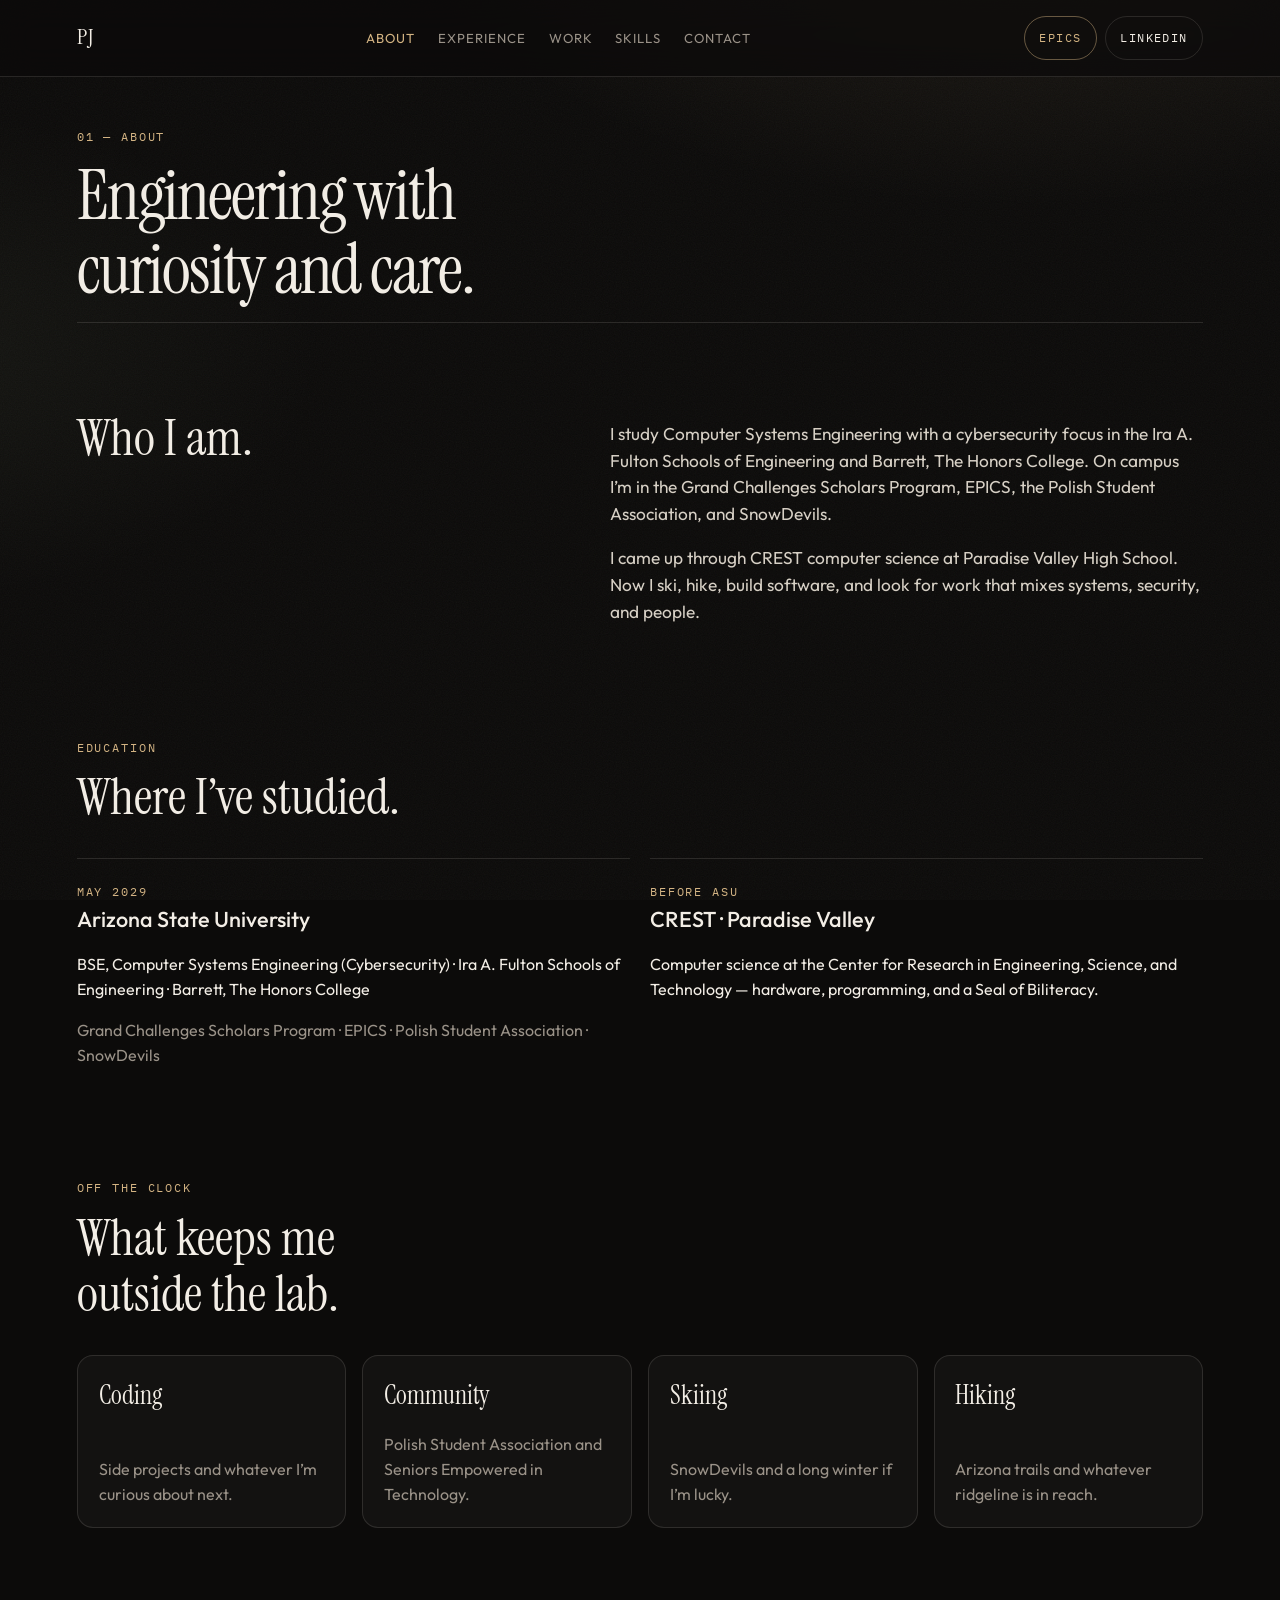
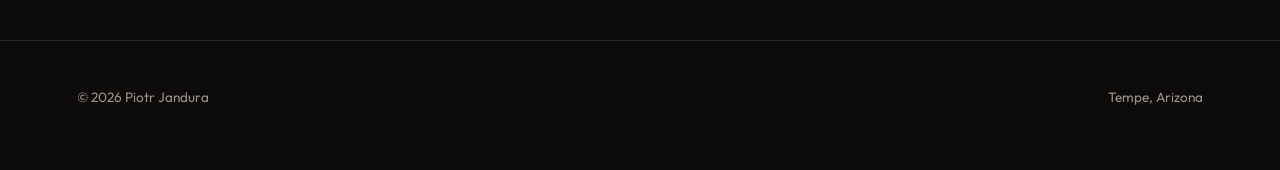
==== about/index.html @ 7de40216 "Publish the multi-page site with a fixed header and EPICS link. Split About, Experience, Work, Skill" ====
<!DOCTYPE html>
<html lang="en">
  <head>
    <meta charset="UTF-8" />
    <meta name="viewport" content="width=device-width, initial-scale=1.0" />
    <title>About — Piotr Jandura</title>
    <meta
      name="description"
      content="About Piotr Jandura, an honors Computer Systems Engineering student at Arizona State University."
    />
    <link rel="preconnect" href="https://fonts.googleapis.com" />
    <link rel="preconnect" href="https://fonts.gstatic.com" crossorigin />
    <link
      href="https://fonts.googleapis.com/css2?family=IBM+Plex+Mono:wght@400;500&family=Instrument+Serif:ital@0;1&family=Outfit:wght@300;400;500;600&display=swap"
      rel="stylesheet"
    />
    <link rel="stylesheet" href="/styles.css" />
  </head>
  <body>
    <div class="noise" aria-hidden="true"></div>

    <header class="nav">
      <a class="mark" href="/">PJ</a>
      <button
        class="nav-toggle"
        type="button"
        aria-expanded="false"
        aria-controls="primary-nav"
        aria-label="Open menu"
      >
        <span></span>
        <span></span>
      </button>
      <nav class="nav-links" id="primary-nav" aria-label="Primary">
        <a href="/about/">About</a>
        <a href="/experience/">Experience</a>
        <a href="/work/">Work</a>
        <a href="/skills/">Skills</a>
        <a href="/contact/">Contact</a>
      </nav>
      <div class="nav-actions">
        <a class="nav-cta nav-cta-epics" href="https://epics.piotrjandura.com">EPICS</a>
        <a
          class="nav-cta"
          href="https://www.linkedin.com/in/piotrjandura"
          target="_blank"
          rel="noopener noreferrer"
          >LinkedIn</a
        >
      </div>
    </header>

    <main>
      <section class="page-hero">
        <div class="section-label">01 — About</div>
        <h1>Engineering with curiosity and care.</h1>
      </section>

      <section class="section">
        <div class="split">
          <h2>Who I am.</h2>
          <div class="prose">
            <p>
              I study Computer Systems Engineering with a cybersecurity focus in
              the Ira A. Fulton Schools of Engineering and Barrett, The Honors
              College. On campus I’m in the Grand Challenges Scholars Program,
              EPICS, the Polish Student Association, and SnowDevils.
            </p>
            <p>
              I came up through CREST computer science at Paradise Valley High
              School. Now I ski, hike, build software, and look for work that
              mixes systems, security, and people.
            </p>
          </div>
        </div>
      </section>

      <section class="section">
        <div class="section-label">Education</div>
        <h2>Where I’ve studied.</h2>
        <div class="edu-grid">
          <article>
            <span class="label">May 2029</span>
            <h3>Arizona State University</h3>
            <p>
              BSE, Computer Systems Engineering (Cybersecurity) · Ira A. Fulton
              Schools of Engineering · Barrett, The Honors College
            </p>
            <p class="muted">
              Grand Challenges Scholars Program · EPICS · Polish Student
              Association · SnowDevils
            </p>
          </article>
          <article>
            <span class="label">Before ASU</span>
            <h3>CREST · Paradise Valley</h3>
            <p>
              Computer science at the Center for Research in Engineering,
              Science, and Technology — hardware, programming, and a Seal of
              Biliteracy.
            </p>
          </article>
        </div>
      </section>

      <section class="section beyond">
        <div class="section-label">Off the clock</div>
        <h2>What keeps me outside the lab.</h2>
        <ul class="hobbies">
          <li>
            <strong>Coding</strong>
            <span>Side projects and whatever I’m curious about next.</span>
          </li>
          <li>
            <strong>Community</strong>
            <span>Polish Student Association and Seniors Empowered in Technology.</span>
          </li>
          <li>
            <strong>Skiing</strong>
            <span>SnowDevils and a long winter if I’m lucky.</span>
          </li>
          <li>
            <strong>Hiking</strong>
            <span>Arizona trails and whatever ridgeline is in reach.</span>
          </li>
        </ul>
      </section>
    </main>

    <footer>
      <p>© <span id="year"></span> Piotr Jandura</p>
      <p>Tempe, Arizona</p>
    </footer>

    <script src="/script.js"></script>
  </body>
</html>
---- styles.css ----
:root {
  --bg: #0c0b0a;
  --bg-2: #141210;
  --ink: #f3eee6;
  --muted: #9a9288;
  --line: rgba(243, 238, 230, 0.12);
  --brass: #d4b483;
  --brass-dim: #a8895a;
  --sage: #8ea07a;
  --shadow: 0 24px 80px rgba(0, 0, 0, 0.45);
  --sans: "Outfit", system-ui, sans-serif;
  --serif: "Instrument Serif", Georgia, serif;
  --mono: "IBM Plex Mono", ui-monospace, monospace;
  --nav-height: 4.5rem;
}

*,
*::before,
*::after {
  box-sizing: border-box;
}

html {
  scroll-behavior: smooth;
  overflow-x: hidden;
}

html,
body {
  max-width: 100%;
  overflow-x: hidden;
}

body {
  margin: 0;
  min-height: 100vh;
  font-family: var(--sans);
  color: var(--ink);
  background:
    radial-gradient(1200px 700px at 80% -10%, rgba(212, 180, 131, 0.12), transparent 55%),
    radial-gradient(900px 500px at -10% 20%, rgba(142, 160, 122, 0.08), transparent 50%),
    var(--bg);
  line-height: 1.55;
  padding-top: var(--nav-height);
}

.noise {
  pointer-events: none;
  position: fixed;
  inset: 0;
  z-index: 5;
  opacity: 0.045;
  background-image: url("data:image/svg+xml,%3Csvg xmlns='http://www.w3.org/2000/svg' width='160' height='160'%3E%3Cfilter id='n'%3E%3CfeTurbulence type='fractalNoise' baseFrequency='.85' numOctaves='4' stitchTiles='stitch'/%3E%3C/filter%3E%3Crect width='160' height='160' filter='url(%23n)'/%3E%3C/svg%3E");
}

a {
  color: inherit;
  text-decoration: none;
}

img {
  max-width: 100%;
}

.nav {
  position: fixed;
  top: 0;
  left: 0;
  right: 0;
  z-index: 40;
  display: flex;
  align-items: center;
  justify-content: space-between;
  gap: 1.5rem;
  padding: 1rem 6vw;
  backdrop-filter: blur(16px);
  background: rgba(12, 11, 10, 0.72);
  border-bottom: 1px solid var(--line);
}

.mark {
  font-family: var(--serif);
  font-size: 1.35rem;
  letter-spacing: 0.04em;
  min-height: 44px;
  display: inline-flex;
  align-items: center;
}

.nav-toggle {
  display: none;
  width: 44px;
  height: 44px;
  padding: 0;
  border: 1px solid var(--line);
  border-radius: 999px;
  background: transparent;
  color: var(--ink);
  cursor: pointer;
  align-items: center;
  justify-content: center;
  flex-direction: column;
  gap: 6px;
}

.nav-toggle span {
  display: block;
  width: 16px;
  height: 1px;
  background: currentColor;
  transition: transform 0.25s ease, opacity 0.25s ease;
}

.nav.is-open .nav-toggle span:first-child {
  transform: translateY(3.5px) rotate(45deg);
}

.nav.is-open .nav-toggle span:last-child {
  transform: translateY(-3.5px) rotate(-45deg);
}

.nav-links {
  display: flex;
  gap: 1.4rem;
  font-size: 0.82rem;
  letter-spacing: 0.08em;
  text-transform: uppercase;
  color: var(--muted);
}

.nav-links a {
  min-height: 44px;
  display: inline-flex;
  align-items: center;
}

.nav-links a:hover,
.nav-links a[aria-current="page"],
.nav-cta:hover,
.big-link:hover {
  color: var(--brass);
}

.nav-actions {
  display: flex;
  align-items: center;
  gap: 0.5rem;
  flex-shrink: 0;
}

.nav-cta {
  font-family: var(--mono);
  font-size: 0.75rem;
  letter-spacing: 0.12em;
  text-transform: uppercase;
  border: 1px solid var(--line);
  padding: 0.55rem 0.9rem;
  border-radius: 999px;
  min-height: 44px;
  display: inline-flex;
  align-items: center;
  flex-shrink: 0;
}

.nav-cta-epics {
  border-color: rgba(212, 180, 131, 0.45);
  color: var(--brass);
}

main {
  padding: 0 6vw 6rem;
  max-width: 1280px;
  margin: 0 auto;
}

.hero {
  padding: 5.5rem 0 4.5rem;
  border-bottom: 1px solid var(--line);
}

.eyebrow,
.section-label,
.label {
  font-family: var(--mono);
  font-size: 0.72rem;
  letter-spacing: 0.16em;
  text-transform: uppercase;
  color: var(--brass);
}

.eyebrow {
  max-width: 100%;
}

.hero-identity {
  display: flex;
  align-items: flex-start;
  gap: clamp(1rem, 3vw, 1.75rem);
  margin: 1rem 0 1.25rem;
}

.hero-photo {
  width: clamp(5.5rem, 14vw, 8.5rem);
  height: clamp(5.5rem, 14vw, 8.5rem);
  border-radius: 50%;
  object-fit: cover;
  flex-shrink: 0;
  border: 1px solid rgba(212, 180, 131, 0.35);
  margin-top: 0.15em;
}

.hero-photo {
  width: clamp(5.5rem, 14vw, 8.5rem);
  height: clamp(5.5rem, 14vw, 8.5rem);
  border-radius: 50%;
  object-fit: cover;
  flex-shrink: 0;
  border: 1px solid rgba(212, 180, 131, 0.35);
}

.hero h1 {
  margin: 0;
  font-family: var(--serif);
  font-weight: 400;
  font-size: clamp(2.6rem, 8vw, 7rem);
  line-height: 0.94;
  letter-spacing: -0.03em;
  overflow-wrap: anywhere;
}

.hero h1 span {
  display: block;
  margin-top: 0.35em;
  font-size: clamp(1.05rem, 3.2vw, 2.9rem);
  line-height: 1.2;
  color: var(--muted);
  font-style: italic;
  max-width: 18ch;
  letter-spacing: 0;
  overflow-wrap: normal;
}

.lede {
  max-width: 42rem;
  font-size: 1.15rem;
  color: #d8d1c6;
}

.hero-meta {
  display: grid;
  grid-template-columns: repeat(3, 1fr);
  gap: 1.5rem;
  margin-top: 3.5rem;
  padding-top: 2rem;
  border-top: 1px solid var(--line);
}

.hero-meta strong,
.hero-meta em {
  display: block;
}

.hero-meta strong {
  margin-top: 0.45rem;
  font-weight: 500;
}

.hero-meta em {
  font-style: normal;
  color: var(--muted);
  font-size: 0.92rem;
}

.section {
  padding: 5rem 0 1rem;
  scroll-margin-top: 5.5rem;
}

.section h2 {
  font-family: var(--serif);
  font-weight: 400;
  font-size: clamp(1.85rem, 4vw, 3.2rem);
  line-height: 1.1;
  margin: 0.8rem 0 2rem;
  max-width: 16ch;
}

.split {
  display: grid;
  grid-template-columns: 0.9fr 1.1fr;
  gap: 3rem;
  align-items: start;
}

.split h2 {
  margin-top: 0.4rem;
}

.prose p {
  color: #d8d1c6;
  font-size: 1.08rem;
}

.timeline {
  list-style: none;
  margin: 0;
  padding: 0;
  display: grid;
  gap: 0;
}

.timeline li {
  display: grid;
  grid-template-columns: 10.5rem 1fr;
  gap: 1.5rem;
  padding: 1.6rem 0;
  border-top: 1px solid var(--line);
}

.timeline .when {
  font-family: var(--mono);
  font-size: 0.72rem;
  letter-spacing: 0.08em;
  text-transform: uppercase;
  color: var(--sage);
  padding-top: 0.35rem;
}

.plain {
  list-style: none;
  margin: 0.7rem 0 0;
  padding: 0;
}

.plain li {
  padding: 0.4rem 0;
  border-bottom: 1px solid var(--line);
  color: #d8d1c6;
}

.timeline h3,
.card h3,
.edu-grid h3 {
  margin: 0 0 0.25rem;
  font-size: 1.35rem;
  font-weight: 500;
}

.org {
  margin: 0 0 0.7rem;
  color: var(--brass-dim);
}

.timeline p:last-child,
.card p {
  margin: 0 0 0.85rem;
  color: #cfc8bd;
}

.page-hero {
  padding: 3.5rem 0 1rem;
  border-bottom: 1px solid var(--line);
}

.page-hero h1 {
  margin: 0.8rem 0 0;
  font-family: var(--serif);
  font-weight: 400;
  font-size: clamp(2.2rem, 6vw, 4.4rem);
  line-height: 1.05;
  letter-spacing: -0.03em;
  max-width: 16ch;
}

.cards {
  display: grid;
  grid-template-columns: 1fr;
  gap: 1.5rem;
}

.card-photo {
  display: block;
  width: 100%;
  aspect-ratio: 16 / 10;
  object-fit: cover;
  border-radius: 12px;
  margin: 0.9rem 0 1.1rem;
  background: var(--bg-2);
  border: 1px solid var(--line);
}

.card-photo-empty {
  display: grid;
  place-items: center;
  text-align: center;
  padding: 1.5rem;
  font-family: var(--mono);
  font-size: 0.72rem;
  letter-spacing: 0.1em;
  text-transform: uppercase;
  color: var(--muted);
}

.card {
  background: linear-gradient(180deg, rgba(243, 238, 230, 0.04), transparent);
  border: 1px solid var(--line);
  border-radius: 18px;
  padding: 1.7rem 1.6rem 1.5rem;
  box-shadow: var(--shadow);
  min-width: 0;
}

.tag {
  font-family: var(--mono);
  font-size: 0.7rem;
  letter-spacing: 0.12em;
  text-transform: uppercase;
  color: var(--sage);
}

.card a {
  color: var(--brass);
  text-decoration: underline;
  text-underline-offset: 0.18em;
}

.card-note {
  font-family: var(--serif);
  font-style: italic;
  font-size: 1.2rem;
  color: var(--ink) !important;
}

.pills {
  display: flex;
  flex-wrap: wrap;
  gap: 0.45rem;
  list-style: none;
  padding: 0;
  margin: 1rem 0 0;
}

.pills li {
  border: 1px solid var(--line);
  border-radius: 999px;
  padding: 0.3rem 0.7rem;
  font-size: 0.78rem;
  color: var(--muted);
}

.edu-grid {
  display: grid;
  grid-template-columns: 1fr 1fr;
  gap: 1.25rem;
}

.edu-grid article {
  border-top: 1px solid var(--line);
  padding-top: 1.2rem;
  min-width: 0;
}

.muted {
  color: var(--muted);
}

.skill-groups {
  display: grid;
  grid-template-columns: repeat(4, 1fr);
  gap: 1.5rem;
}

.skill-groups h3 {
  font-size: 0.92rem;
  letter-spacing: 0.08em;
  text-transform: uppercase;
  color: var(--muted);
  font-weight: 500;
}

.skill-groups ul {
  list-style: none;
  padding: 0;
  margin: 0.8rem 0 0;
}

.skill-groups li {
  padding: 0.45rem 0;
  border-bottom: 1px solid var(--line);
}

.hobbies {
  list-style: none;
  padding: 0;
  margin: 0;
  display: grid;
  grid-template-columns: repeat(4, 1fr);
  gap: 1rem;
}

.hobbies li {
  min-height: 10rem;
  padding: 1.3rem;
  border: 1px solid var(--line);
  border-radius: 16px;
  display: flex;
  flex-direction: column;
  justify-content: space-between;
  gap: 1rem;
  background: rgba(243, 238, 230, 0.03);
  min-width: 0;
}

.hobbies strong {
  font-family: var(--serif);
  font-size: 1.6rem;
  font-weight: 400;
}

.hobbies span {
  color: var(--muted);
}

.contact h2 {
  max-width: none;
}

.contact p {
  max-width: 36rem;
  font-size: 1.1rem;
  color: #d8d1c6;
}

.big-link {
  display: inline-block;
  margin-top: 1.5rem;
  font-family: var(--serif);
  font-size: clamp(1.15rem, 4vw, 2.6rem);
  border-bottom: 1px solid var(--brass);
  padding-bottom: 0.2rem;
  overflow-wrap: anywhere;
  max-width: 100%;
}

footer {
  display: flex;
  justify-content: space-between;
  gap: 1rem;
  padding: 2rem 6vw 3rem;
  color: var(--muted);
  font-size: 0.85rem;
  border-top: 1px solid var(--line);
}

@media (max-width: 900px) {
  .nav {
    flex-wrap: wrap;
    gap: 0.45rem 0.7rem;
    padding: 0.7rem 1.1rem;
  }

  .mark {
    order: 1;
  }

  .nav-toggle {
    display: inline-flex;
    order: 3;
  }

  .nav-actions {
    order: 2;
    margin-left: auto;
  }

  .nav-cta {
    padding: 0.45rem 0.75rem;
    font-size: 0.68rem;
  }

  .nav-links {
    display: none;
    flex-direction: column;
    gap: 0;
    flex-basis: 100%;
    width: 100%;
    order: 4;
    padding: 0.15rem 0 0.35rem;
  }

  .nav.is-open .nav-links {
    display: flex;
  }

  .nav-links a {
    width: 100%;
    min-height: 48px;
    border-top: 1px solid var(--line);
  }

  main {
    padding: 0 1.15rem 4rem;
  }

  .hero {
    padding: 2.6rem 0 2.4rem;
  }

  .page-hero {
    padding: 2.2rem 0 1rem;
  }

  .page-hero h1 {
    max-width: none;
  }

  .hero-identity {
    align-items: flex-start;
  }

  .hero-photo {
    width: 4.75rem;
    height: 4.75rem;
    margin-top: 0.2rem;
  }

  .hero h1 span {
    max-width: none;
  }

  .lede {
    font-size: 1.02rem;
  }

  .hero-meta,
  .split,
  .cards,
  .edu-grid,
  .skill-groups,
  .hobbies {
    grid-template-columns: 1fr;
  }

  .hero-meta {
    gap: 1.1rem;
    margin-top: 2rem;
    padding-top: 1.4rem;
  }

  .timeline li {
    grid-template-columns: 1fr;
    gap: 0.35rem;
    padding: 1.25rem 0;
  }

  .section {
    padding: 3.2rem 0 0.4rem;
    scroll-margin-top: 5.75rem;
  }

  .section h2,
  .split h2 {
    max-width: none;
  }

  .card,
  .hobbies li {
    padding: 1.2rem 1.1rem;
  }

  .hobbies li {
    min-height: 0;
  }

  .timeline h3,
  .card h3,
  .edu-grid h3 {
    font-size: 1.2rem;
  }

  footer {
    flex-direction: column;
    padding: 1.5rem 1.15rem 2.4rem;
  }
}

body.epics-soon {
  min-height: 100vh;
  min-height: 100dvh;
  display: flex;
  flex-direction: column;
}

.epics-soon .nav {
  display: grid;
  grid-template-columns: minmax(0, 1fr) auto minmax(0, 1fr);
  align-items: center;
  flex-wrap: nowrap;
}

.epics-soon .mark {
  justify-self: start;
}

.epics-soon-brand {
  justify-self: center;
  font-size: 0.82rem;
  letter-spacing: 0.14em;
  text-transform: uppercase;
  color: var(--muted);
  font-family: var(--mono);
}

.epics-soon .nav-cta {
  justify-self: end;
}

.epics-soon main {
  flex: 1;
  display: flex;
  align-items: center;
  justify-content: center;
  width: 100%;
  max-width: none;
  margin: 0;
  padding: 2.5rem 6vw;
  text-align: center;
}

.epics-soon-copy {
  display: flex;
  flex-direction: column;
  align-items: center;
  width: 100%;
  max-width: 40rem;
}

.epics-soon h1 {
  margin: 0.35rem 0 1rem;
  font-family: var(--serif);
  font-size: clamp(3.2rem, 12vw, 7rem);
  font-weight: 400;
  line-height: 0.95;
  text-align: center;
}

.epics-soon .lede {
  margin: 0;
  max-width: 28rem;
  text-align: center;
}

.epics-soon footer {
  justify-content: center;
  text-align: center;
  gap: 0.35rem 1.5rem;
}

body.balance-page {
  min-height: 100vh;
  display: flex;
  flex-direction: column;
}

.balance-page main {
  flex: 1;
  width: 100%;
  max-width: 44rem;
  padding: 10vh 6vw 4rem;
}

.balance-updated {
  margin: 0.85rem 0 0;
  font-family: var(--mono);
  font-size: 0.72rem;
  letter-spacing: 0.12em;
  text-transform: uppercase;
  color: var(--muted);
}

.balance-amount {
  margin: 0.35rem 0 0.75rem;
  font-family: var(--serif);
  font-size: clamp(3.4rem, 12vw, 6.5rem);
  font-weight: 400;
  line-height: 0.95;
  letter-spacing: -0.03em;
}

.balance-page .lede {
  margin: 0 0 2.25rem;
  max-width: 28rem;
  color: var(--muted);
}

.balance-stats {
  display: grid;
  grid-template-columns: repeat(3, minmax(0, 1fr));
  gap: 1rem;
  padding: 1.15rem 0 1.5rem;
  border-top: 1px solid var(--line);
  border-bottom: 1px solid var(--line);
}

.balance-stats span {
  display: block;
  font-family: var(--mono);
  font-size: 0.68rem;
  letter-spacing: 0.12em;
  text-transform: uppercase;
  color: var(--muted);
}

.balance-stats strong {
  display: block;
  margin-top: 0.35rem;
  font-family: var(--serif);
  font-size: 1.35rem;
  font-weight: 400;
}

.balance-list-title {
  margin: 2.4rem 0 0.85rem;
  font-size: 0.82rem;
  font-weight: 500;
  letter-spacing: 0.14em;
  text-transform: uppercase;
  color: var(--muted);
}

.balance-empty {
  margin: 0;
  color: var(--muted);
}

.balance-list {
  list-style: none;
  margin: 0;
  padding: 0;
}

.balance-row {
  display: grid;
  grid-template-columns: 1fr auto auto;
  gap: 0.75rem 1rem;
  align-items: center;
  padding: 1.05rem 0;
  border-bottom: 1px solid var(--line);
}

.balance-who {
  display: flex;
  flex-direction: column;
  gap: 0.2rem;
  min-width: 0;
}

.balance-who strong {
  font-weight: 500;
}

.balance-who span {
  font-size: 0.82rem;
  color: var(--muted);
}

.balance-dir {
  font-family: var(--mono);
  font-size: 0.68rem;
  letter-spacing: 0.12em;
  text-transform: uppercase;
  color: var(--muted);
}

.balance-amt {
  font-family: var(--mono);
  font-size: 0.92rem;
  text-align: right;
  white-space: nowrap;
}

.balance-amt.is-in {
  color: var(--sage);
}

.balance-amt.is-out {
  color: var(--muted);
}

@media (max-width: 640px) {
  .balance-stats {
    grid-template-columns: 1fr;
  }

  .balance-row {
    grid-template-columns: 1fr auto;
  }

  .balance-dir {
    display: none;
  }
}

@media (prefers-reduced-motion: reduce) {
  html {
    scroll-behavior: auto;
  }
}
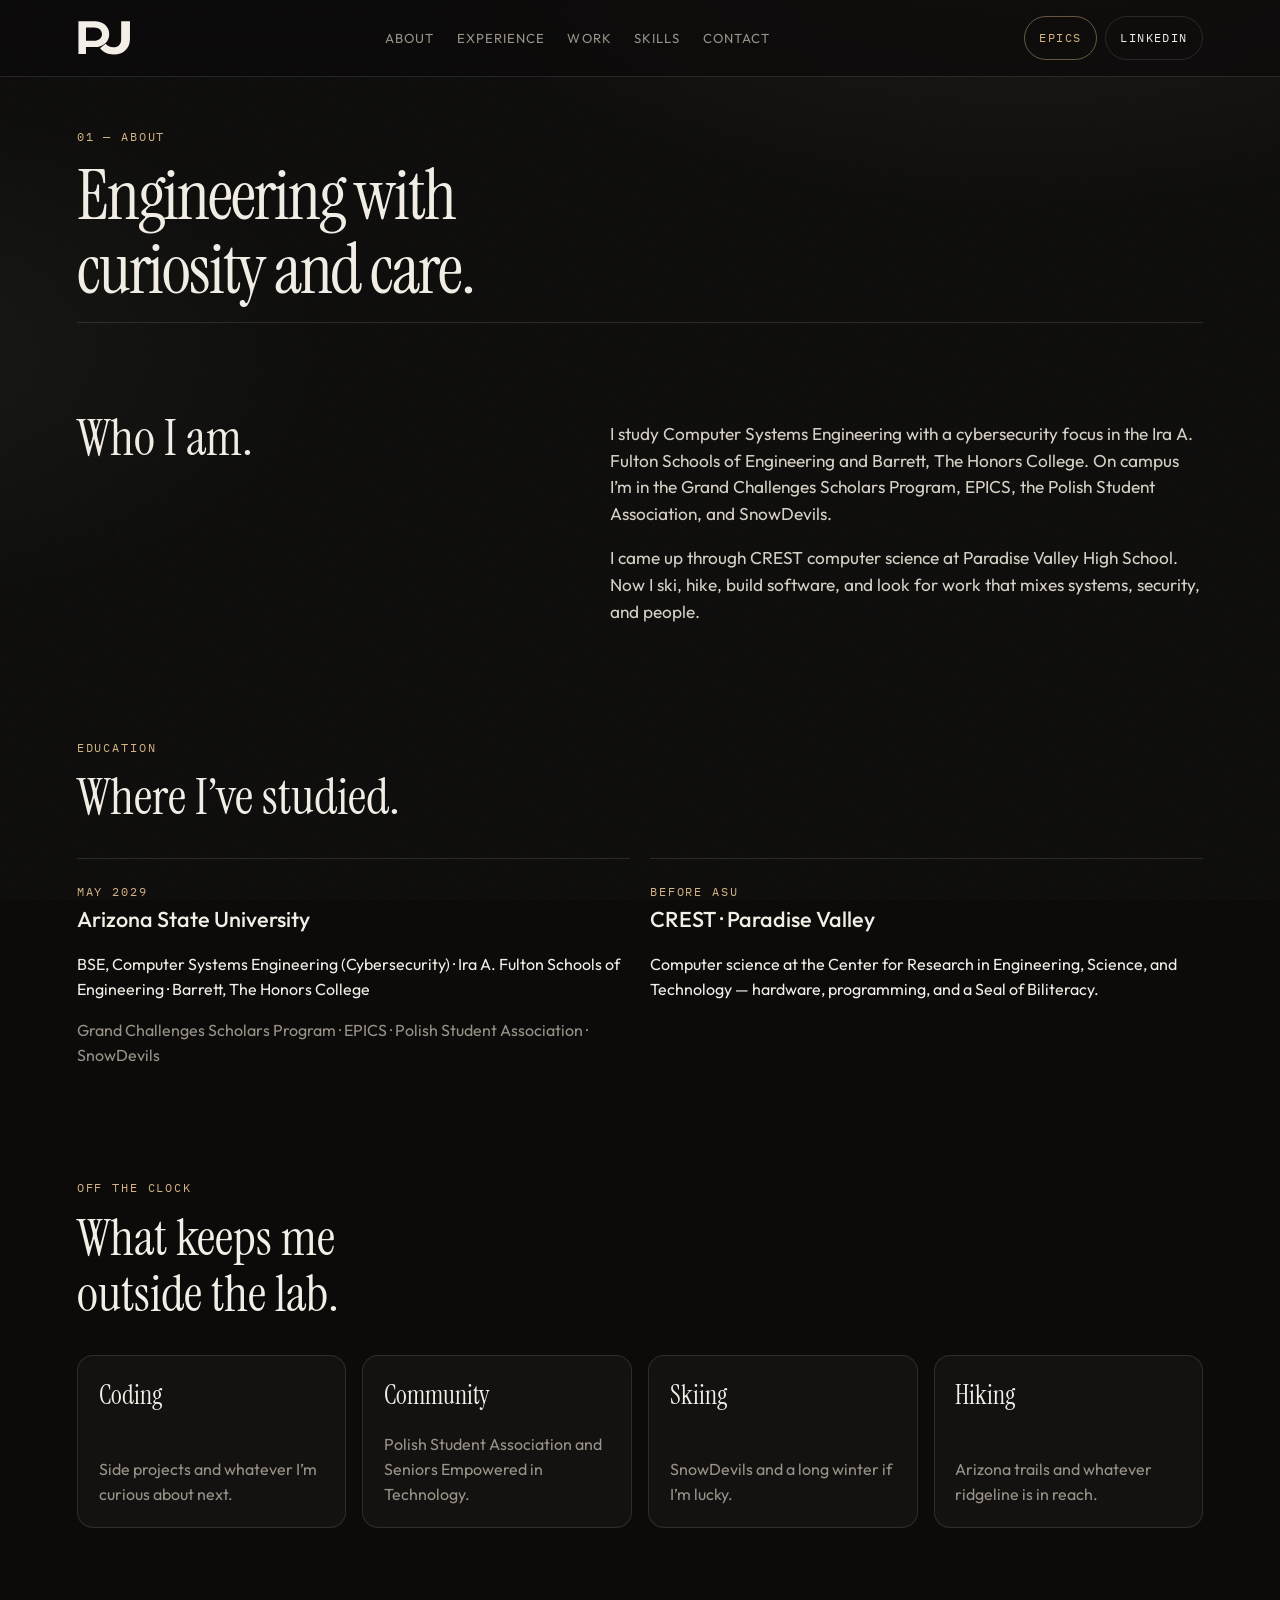
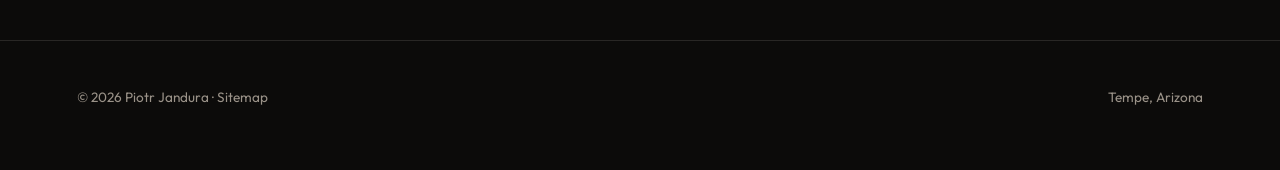
==== commit ca374b45: "Put a PJ mark in the header and add a sitemap. The logo is inline SVG so it shows even without a sep" ====
--- a/about/index.html
+++ b/about/index.html
@@ -14,13 +14,19 @@
       href="https://fonts.googleapis.com/css2?family=IBM+Plex+Mono:wght@400;500&family=Instrument+Serif:ital@0;1&family=Outfit:wght@300;400;500;600&display=swap"
       rel="stylesheet"
     />
+    <link rel="icon" href="/images/pj-logo.svg" type="image/svg+xml" />
     <link rel="stylesheet" href="/styles.css" />
   </head>
   <body>
     <div class="noise" aria-hidden="true"></div>
 
     <header class="nav">
-      <a class="mark" href="/">PJ</a>
+      <a class="mark" href="/" aria-label="Piotr Jandura home">
+        <svg class="mark-logo" viewBox="0 0 86 56" aria-hidden="true" focusable="false">
+          <path fill="currentColor" fill-rule="evenodd" d="M2 2h26c13 0 23 8.2 23 20.5S41 43 28 43H14v11H2V2zm12 10v21h13c7 0 12.5-4.4 12.5-10.5S34 12 27 12H14z"/>
+          <path fill="currentColor" d="M84 2H70v28.5c0 8.2-4.6 13-12.4 13-5.4 0-9.4-2-12.2-5.6l-9 7.2C41 50.6 48 55 58.2 55 73.4 55 84 45.2 84 30.2V2z"/>
+        </svg>
+      </a>
       <button
         class="nav-toggle"
         type="button"
@@ -32,11 +38,11 @@
         <span></span>
       </button>
       <nav class="nav-links" id="primary-nav" aria-label="Primary">
-        <a href="/about/">About</a>
-        <a href="/experience/">Experience</a>
-        <a href="/work/">Work</a>
-        <a href="/skills/">Skills</a>
-        <a href="/contact/">Contact</a>
+        <a href="/#about">About</a>
+        <a href="/#experience">Experience</a>
+        <a href="/#work">Work</a>
+        <a href="/#skills">Skills</a>
+        <a href="/#contact">Contact</a>
       </nav>
       <div class="nav-actions">
         <a class="nav-cta nav-cta-epics" href="https://epics.piotrjandura.com">EPICS</a>
@@ -128,7 +134,7 @@
     </main>
 
     <footer>
-      <p>© <span id="year"></span> Piotr Jandura</p>
+      <p>© <span id="year"></span> Piotr Jandura · <a href="/sitemap/">Sitemap</a></p>
       <p>Tempe, Arizona</p>
     </footer>
 
--- a/styles.css
+++ b/styles.css
@@ -80,11 +80,21 @@
 
 .mark {
   font-family: var(--serif);
-  font-size: 1.35rem;
-  letter-spacing: 0.04em;
+  font-size: 1.45rem;
+  letter-spacing: 0.06em;
   min-height: 44px;
   display: inline-flex;
   align-items: center;
+  gap: 0.45rem;
+  color: var(--ink);
+  flex-shrink: 0;
+}
+
+.mark-logo {
+  display: block;
+  width: 3.4rem;
+  height: 2.2rem;
+  flex-shrink: 0;
 }
 
 .nav-toggle {
@@ -374,8 +384,8 @@
 
 .cards {
   display: grid;
-  grid-template-columns: 1fr;
-  gap: 1.5rem;
+  grid-template-columns: 1.15fr 0.85fr;
+  gap: 1.25rem;
 }
 
 .card-photo {
@@ -552,6 +562,14 @@
   border-top: 1px solid var(--line);
 }
 
+footer a {
+  color: inherit;
+}
+
+footer a:hover {
+  color: var(--brass);
+}
+
 @media (max-width: 900px) {
   .nav {
     flex-wrap: wrap;
@@ -758,19 +776,450 @@
 
 body.balance-page {
   min-height: 100vh;
+  min-height: 100dvh;
   display: flex;
   flex-direction: column;
+}
+
+.balance-page .nav {
+  display: grid;
+  grid-template-columns: minmax(0, 1fr) auto minmax(0, 1fr);
+  align-items: center;
+  flex-wrap: nowrap;
+}
+
+.balance-page .mark {
+  justify-self: start;
+}
+
+.balance-page .epics-soon-brand {
+  justify-self: center;
+}
+
+.balance-page .nav-cta {
+  justify-self: end;
 }
 
 .balance-page main {
   flex: 1;
+  display: flex;
+  align-items: flex-start;
+  justify-content: center;
   width: 100%;
-  max-width: 44rem;
-  padding: 10vh 6vw 4rem;
+  max-width: none;
+  margin: 0;
+  padding: 2.25rem 6vw 4rem;
+  text-align: center;
+}
+
+.balance-lockup {
+  display: flex;
+  flex-direction: column;
+  align-items: center;
+  width: 100%;
+  max-width: 46rem;
+}
+
+
+.swear-jar {
+  position: relative;
+  display: flex;
+  flex-direction: column;
+  align-items: center;
+  width: min(17rem, 86vw);
+  margin: 1.35rem 0 3.25rem;
+}
+
+.swear-jar-glow {
+  position: absolute;
+  left: 50%;
+  top: 42%;
+  width: 14rem;
+  height: 14rem;
+  transform: translate(-50%, -40%);
+  background: radial-gradient(
+    circle,
+    rgba(212, 180, 131, 0.28),
+    rgba(142, 160, 122, 0.08) 42%,
+    transparent 70%
+  );
+  pointer-events: none;
+  z-index: 0;
+}
+
+.swear-jar-lid,
+.swear-jar-threads,
+.swear-jar-glass {
+  position: relative;
+  z-index: 1;
+}
+
+.swear-jar-lid {
+  display: flex;
+  flex-direction: column;
+  align-items: center;
+  width: 8.4rem;
+}
+
+.swear-jar-knob {
+  width: 1.85rem;
+  height: 0.42rem;
+  border-radius: 999px;
+  background: linear-gradient(180deg, #f4e0b3, #b8894c);
+  box-shadow:
+    inset 0 1px 0 rgba(255, 255, 255, 0.5),
+    0 2px 0 #6a4e24;
+}
+
+.swear-jar-lid-top {
+  width: 8.4rem;
+  height: 0.72rem;
+  margin-top: 0.12rem;
+  border-radius: 8px 8px 3px 3px;
+  background: linear-gradient(180deg, #f3ddb0 0%, #d4b483 42%, #9a7340 100%);
+  box-shadow:
+    inset 0 1px 0 rgba(255, 255, 255, 0.45),
+    inset 0 -1px 0 rgba(80, 50, 10, 0.35);
+}
+
+.swear-jar-lid-band {
+  width: 8.15rem;
+  height: 0.55rem;
+  border-radius: 0;
+  background: repeating-linear-gradient(
+    90deg,
+    #c9a56a 0 6px,
+    #ead4a0 6px 8px,
+    #a67c3e 8px 14px
+  );
+  box-shadow:
+    inset 0 2px 0 rgba(255, 255, 255, 0.18),
+    0 3px 6px rgba(0, 0, 0, 0.22);
+}
+
+.swear-jar-lid-band-2 {
+  border-radius: 0 0 6px 6px;
+  opacity: 0.92;
+  filter: brightness(0.92);
+}
+
+.swear-jar-slot {
+  width: 3.15rem;
+  height: 0.22rem;
+  margin-bottom: 0.18rem;
+  border-radius: 2px;
+  background: linear-gradient(180deg, #1a140c, #3a2a14);
+  box-shadow: inset 0 1px 1px rgba(0, 0, 0, 0.8), 0 1px 0 rgba(255, 220, 160, 0.25);
+}
+
+.swear-jar-lid-ring {
+  width: 8.35rem;
+  height: 0.28rem;
+  background: linear-gradient(180deg, #e6c98a, #8d6b38);
+  box-shadow: inset 0 1px 0 rgba(255, 255, 255, 0.3);
+}
+
+.swear-jar-lip {
+  position: absolute;
+  top: 0;
+  left: 18%;
+  right: 18%;
+  height: 0.55rem;
+  border-radius: 0 0 40% 40%;
+  background: linear-gradient(180deg, rgba(243, 238, 230, 0.2), transparent);
+  pointer-events: none;
+  z-index: 3;
+}
+
+.swear-jar-seam {
+  position: absolute;
+  top: 8%;
+  bottom: 10%;
+  left: 50%;
+  width: 1px;
+  background: linear-gradient(
+    180deg,
+    transparent,
+    rgba(243, 238, 230, 0.16),
+    transparent
+  );
+  pointer-events: none;
+}
+
+.swear-jar-specks {
+  position: absolute;
+  inset: 12% 16% 38%;
+  background-image:
+    radial-gradient(circle at 20% 30%, rgba(243, 238, 230, 0.22) 0 1px, transparent 1.5px),
+    radial-gradient(circle at 70% 18%, rgba(243, 238, 230, 0.16) 0 1px, transparent 1.5px),
+    radial-gradient(circle at 40% 60%, rgba(212, 180, 131, 0.35) 0 1.2px, transparent 1.8px),
+    radial-gradient(circle at 82% 48%, rgba(243, 238, 230, 0.14) 0 1px, transparent 1.5px);
+  pointer-events: none;
+}
+
+.swear-jar-shine-lip {
+  top: 2%;
+  left: 28%;
+  width: 38%;
+  height: 0.7rem;
+  border-radius: 50%;
+  opacity: 0.45;
+  animation: none;
+}
+
+.swear-jar-threads {
+  width: 5.35rem;
+  height: 1.05rem;
+  margin-top: -1px;
+  background:
+    repeating-linear-gradient(
+      180deg,
+      rgba(243, 238, 230, 0.22) 0 3px,
+      rgba(243, 238, 230, 0.04) 3px 6px
+    ),
+    linear-gradient(90deg, rgba(20, 16, 12, 0.45), rgba(243, 238, 230, 0.16), rgba(20, 16, 12, 0.45));
+  border: 1px solid rgba(243, 238, 230, 0.18);
+  border-bottom: 0;
+  box-shadow: inset 8px 0 10px rgba(0, 0, 0, 0.2);
+}
+
+.swear-jar-glass {
+  position: relative;
+  width: 13.75rem;
+  height: 19.5rem;
+  overflow: hidden;
+  border: 1px solid rgba(243, 238, 230, 0.28);
+  border-top-color: rgba(243, 238, 230, 0.12);
+  border-radius: 18% 18% 46% 46% / 10% 10% 28% 28%;
+  background:
+    linear-gradient(180deg, rgba(243, 238, 230, 0.14), rgba(243, 238, 230, 0.02) 28%, transparent 46%),
+    linear-gradient(90deg, rgba(0, 0, 0, 0.22), transparent 18%, transparent 82%, rgba(0, 0, 0, 0.3)),
+    radial-gradient(120% 70% at 50% 110%, rgba(212, 180, 131, 0.2), transparent 55%);
+  box-shadow:
+    inset 16px 8px 22px rgba(255, 255, 255, 0.07),
+    inset -22px 0 32px rgba(0, 0, 0, 0.42),
+    0 30px 50px rgba(0, 0, 0, 0.38);
+}
+
+.swear-jar-glass::after {
+  content: "";
+  position: absolute;
+  inset: 0;
+  z-index: 2;
+  pointer-events: none;
+  background:
+    linear-gradient(180deg, rgba(243, 238, 230, 0.1), transparent 32%),
+    linear-gradient(90deg, rgba(255, 255, 255, 0.08), transparent 18%, transparent 82%, rgba(0, 0, 0, 0.12));
+}
+
+.swear-jar-loot {
+  position: absolute;
+  z-index: 1;
+  left: 5%;
+  width: 90%;
+  bottom: 3%;
+  height: 36%;
+  object-fit: contain;
+  object-position: 50% 100%;
+  pointer-events: none;
+  filter: saturate(1.06) contrast(1.04);
+}
+
+.swear-jar-fill,
+.swear-jar-specks,
+.swear-jar-bills,
+.swear-jar-coins {
+  display: none;
+}
+
+.swear-jar-bills {
+  position: absolute;
+  inset: auto 14% 16% 14%;
+  height: 4.2rem;
+}
+
+.swear-jar-bills span {
+  position: absolute;
+  height: 1.55rem;
+  border-radius: 3px;
+  background:
+    repeating-linear-gradient(
+      90deg,
+      rgba(46, 84, 52, 0.15) 0 6px,
+      transparent 6px 12px
+    ),
+    linear-gradient(180deg, #8ea07a, #5f7352);
+  box-shadow: 0 4px 8px rgba(0, 0, 0, 0.28);
+}
+
+.swear-jar-bills span:nth-child(1) {
+  width: 4.8rem;
+  left: 8%;
+  bottom: 0.2rem;
+  transform: rotate(-18deg);
+}
+
+.swear-jar-bills span:nth-child(2) {
+  width: 5.4rem;
+  left: 28%;
+  bottom: 1.05rem;
+  transform: rotate(8deg);
+  background: linear-gradient(180deg, #a8b992, #6d8260);
+}
+
+.swear-jar-bills span:nth-child(3) {
+  width: 4.2rem;
+  right: 6%;
+  bottom: 0.15rem;
+  transform: rotate(16deg);
+}
+
+.swear-jar-bills span:nth-child(4) {
+  width: 3.6rem;
+  left: 18%;
+  bottom: 1.85rem;
+  height: 1.2rem;
+  transform: rotate(-8deg);
+  opacity: 0.9;
+}
+
+.swear-jar-coins span:nth-child(13) { width: 1.7rem; left: 10%; bottom: 16%; transform: rotate(14deg); }
+.swear-jar-coins span:nth-child(14) { width: 2.05rem; left: 52%; bottom: 12%; transform: rotate(-16deg); }
+.swear-jar-coins span:nth-child(15) { width: 1.6rem; left: 80%; bottom: 14%; transform: rotate(8deg); }
+.swear-jar-coins span:nth-child(16) { width: 2.25rem; left: 36%; bottom: 8%; transform: rotate(10deg); }
+
+.swear-jar-coins span::after {
+  content: "";
+  position: absolute;
+  inset: 18% 22%;
+  border-radius: 50%;
+  border: 1px solid rgba(90, 60, 20, 0.28);
+  box-shadow: inset 0 0 0 1px rgba(255, 230, 170, 0.18);
+}
+
+.swear-jar-coins {
+  position: absolute;
+  inset: auto 7% 1% 7%;
+  height: 38%;
+}
+
+.swear-jar-coins span {
+  position: absolute;
+  height: 0.78rem;
+  border-radius: 50%;
+  background: radial-gradient(circle at 35% 30%, #f7e4b8, #d4b483 42%, #7a5624 78%, #c9a56a 100%);
+  box-shadow:
+    inset 0 1px 0 rgba(255, 255, 255, 0.45),
+    inset 0 -2px 2px rgba(0, 0, 0, 0.35),
+    0 3px 0 rgba(70, 45, 12, 0.45);
+}
+
+.swear-jar-coins span:nth-child(1) { width: 2.55rem; left: 6%; bottom: 22%; transform: rotate(-18deg); }
+.swear-jar-coins span:nth-child(2) { width: 2.2rem; left: 24%; bottom: 10%; transform: rotate(12deg); }
+.swear-jar-coins span:nth-child(3) { width: 2.8rem; left: 42%; bottom: 18%; transform: rotate(-8deg); }
+.swear-jar-coins span:nth-child(4) { width: 2.05rem; left: 64%; bottom: 8%; transform: rotate(20deg); }
+.swear-jar-coins span:nth-child(5) { width: 2.35rem; left: 14%; bottom: 34%; transform: rotate(6deg); }
+.swear-jar-coins span:nth-child(6) { width: 1.9rem; left: 56%; bottom: 32%; transform: rotate(-22deg); }
+.swear-jar-coins span:nth-child(7) { width: 2.15rem; left: 34%; bottom: 28%; transform: rotate(16deg); }
+.swear-jar-coins span:nth-child(8) { width: 1.75rem; left: 76%; bottom: 24%; transform: rotate(-10deg); }
+.swear-jar-coins span:nth-child(9) { width: 2.4rem; left: 4%; bottom: 6%; transform: rotate(8deg); }
+.swear-jar-coins span:nth-child(10) { width: 2.6rem; left: 70%; bottom: 2%; transform: rotate(-14deg); }
+.swear-jar-coins span:nth-child(11) { width: 1.85rem; left: 48%; bottom: 4%; transform: rotate(24deg); }
+.swear-jar-coins span:nth-child(12) { width: 2rem; left: 28%; bottom: 1%; transform: rotate(-6deg); }
+
+.swear-jar .balance-amount {
+  position: absolute;
+  z-index: 6;
+  top: 14%;
+  left: 8%;
+  right: 8%;
+  margin: 0;
+  font-family: var(--serif);
+  font-size: clamp(2rem, 9vw, 2.85rem);
+  font-weight: 400;
+  line-height: 1;
+  letter-spacing: -0.03em;
+  color: var(--ink);
+  text-shadow:
+    0 1px 0 rgba(255, 255, 255, 0.18),
+    0 14px 28px rgba(0, 0, 0, 0.55);
+}
+
+.swear-jar-sticker {
+  position: absolute;
+  z-index: 6;
+  left: 50%;
+  top: 36%;
+  margin: 0;
+  padding: 0.32rem 0.82rem 0.28rem;
+  background: linear-gradient(180deg, #f7f1e6, #e8dcc8);
+  color: #2c2418;
+  font-family: var(--serif);
+  font-style: italic;
+  font-size: 1.02rem;
+  letter-spacing: 0.01em;
+  transform: translateX(-50%) rotate(-5deg);
+  box-shadow:
+    0 10px 18px rgba(0, 0, 0, 0.28),
+    inset 0 1px 0 rgba(255, 255, 255, 0.7);
+  clip-path: polygon(3% 8%, 97% 0, 100% 92%, 6% 100%);
+}
+
+.swear-jar-sticker::before {
+  content: "";
+  position: absolute;
+  right: 0.45rem;
+  top: -0.28rem;
+  width: 1.15rem;
+  height: 0.42rem;
+  background: rgba(232, 214, 170, 0.85);
+  transform: rotate(18deg);
+  box-shadow: 0 2px 4px rgba(0, 0, 0, 0.2);
+}
+
+.swear-jar-shine {
+  position: absolute;
+  z-index: 3;
+  top: 7%;
+  left: 13%;
+  width: 1.35rem;
+  height: 42%;
+  border-radius: 999px;
+  background: linear-gradient(
+    180deg,
+    rgba(255, 255, 255, 0.38),
+    rgba(255, 255, 255, 0.05) 70%,
+    transparent
+  );
+  pointer-events: none;
+  animation: swear-glint 5.5s ease-in-out infinite;
+}
+
+.swear-jar-shine-edge {
+  left: auto;
+  right: 16%;
+  top: 18%;
+  width: 0.55rem;
+  height: 38%;
+  opacity: 0.35;
+}
+
+.swear-jar-ground {
+  width: 11rem;
+  height: 1.1rem;
+  margin-top: -0.15rem;
+  border-radius: 50%;
+  background: radial-gradient(ellipse at center, rgba(0, 0, 0, 0.45), transparent 70%);
+}
+
+@keyframes swear-glint {
+  0%, 70% { opacity: 0.85; }
+  78% { opacity: 1; }
+  100% { opacity: 0.85; }
 }
 
 .balance-updated {
-  margin: 0.85rem 0 0;
+  margin: 0.35rem 0 0;
   font-family: var(--mono);
   font-size: 0.72rem;
   letter-spacing: 0.12em;
@@ -778,28 +1227,148 @@
   color: var(--muted);
 }
 
-.balance-amount {
-  margin: 0.35rem 0 0.75rem;
+.jar-refresh-row {
+  display: flex;
+  align-items: center;
+  justify-content: center;
+  gap: 0.75rem 1rem;
+  flex-wrap: wrap;
+  margin: 0.35rem 0 0;
+}
+
+.jar-refresh-row .balance-updated {
+  margin: 0;
+}
+
+.ledger-refresh {
+  border: 1px solid var(--line);
+  background: transparent;
+  color: var(--brass);
+  font-family: var(--mono);
+  font-size: 0.68rem;
+  letter-spacing: 0.1em;
+  text-transform: uppercase;
+  padding: 0.4rem 0.7rem;
+  border-radius: 999px;
+  cursor: pointer;
+}
+
+.ledger-refresh:hover:not(:disabled) {
+  border-color: var(--brass);
+}
+
+.ledger-refresh:disabled {
+  opacity: 0.6;
+  cursor: wait;
+}
+
+.balance-page .mark.jar-mark {
+  width: 2.35rem;
+  min-height: 2.35rem;
+  padding: 0;
+  border-radius: 0.55rem;
+  overflow: hidden;
+  border: 1px solid transparent;
+  background: transparent;
+}
+
+.balance-page .jar-mark:hover img {
+  opacity: 0.75;
+}
+
+.last-curse {
+  margin: 1.1rem auto 0;
+  max-width: 26rem;
   font-family: var(--serif);
-  font-size: clamp(3.4rem, 12vw, 6.5rem);
+  font-size: 1.35rem;
+  font-style: italic;
+  line-height: 1.25;
+  color: var(--brass);
+}
+
+.jar-streaks {
+  display: grid;
+  grid-template-columns: repeat(2, minmax(0, 1fr));
+  gap: 1rem;
+  width: 100%;
+  margin: 0 0 1.5rem;
+  text-align: left;
+}
+
+.jar-streaks div {
+  padding: 0.85rem 0.95rem 0.9rem;
+  border: 1px solid var(--line);
+  border-radius: 0.75rem;
+  background: rgba(20, 18, 16, 0.55);
+}
+
+.jar-streaks span {
+  display: block;
+  font-family: var(--mono);
+  font-size: 0.68rem;
+  letter-spacing: 0.12em;
+  text-transform: uppercase;
+  color: var(--muted);
+}
+
+.jar-streaks strong {
+  display: block;
+  margin-top: 0.35rem;
+  font-family: var(--serif);
+  font-size: 1.2rem;
   font-weight: 400;
-  line-height: 0.95;
-  letter-spacing: -0.03em;
-}
-
-.balance-page .lede {
-  margin: 0 0 2.25rem;
-  max-width: 28rem;
-  color: var(--muted);
+}
+
+.fines-head {
+  display: flex;
+  align-items: baseline;
+  justify-content: space-between;
+  gap: 0.75rem 1.25rem;
+  width: 100%;
+  margin: 2.4rem 0 0.85rem;
+  flex-wrap: wrap;
+}
+
+.fines-head .balance-list-title {
+  margin: 0;
+}
+
+.shame-cert {
+  border: 1px solid var(--line);
+  background: transparent;
+  color: var(--brass);
+  font-family: var(--mono);
+  font-size: 0.68rem;
+  letter-spacing: 0.1em;
+  text-transform: uppercase;
+  padding: 0.45rem 0.7rem;
+  border-radius: 999px;
+  cursor: pointer;
+}
+
+.shame-cert:hover {
+  border-color: var(--brass);
+}
+
+.balance-page footer {
+  justify-content: center;
+  text-align: center;
+  gap: 0.35rem 1.5rem;
 }
 
 .balance-stats {
   display: grid;
   grid-template-columns: repeat(3, minmax(0, 1fr));
   gap: 1rem;
+  width: 100%;
   padding: 1.15rem 0 1.5rem;
   border-top: 1px solid var(--line);
   border-bottom: 1px solid var(--line);
+}
+
+.balance-list,
+.balance-empty {
+  width: 100%;
 }
 
 .balance-stats span {
@@ -817,6 +1386,74 @@
   font-family: var(--serif);
   font-size: 1.35rem;
   font-weight: 400;
+}
+
+.leaderboards {
+  display: grid;
+  grid-template-columns: repeat(3, minmax(0, 1fr));
+  gap: 1rem;
+  width: 100%;
+  margin: 2rem 0 0.4rem;
+  text-align: left;
+}
+
+.leaderboards article {
+  padding: 1rem 0.95rem 0.85rem;
+  border: 1px solid var(--line);
+  border-radius: 16px;
+  background: rgba(243, 238, 230, 0.03);
+}
+
+.leaderboards h2 {
+  margin: 0 0 0.75rem;
+  font-size: 0.72rem;
+  font-weight: 500;
+  letter-spacing: 0.14em;
+  text-transform: uppercase;
+  color: var(--brass);
+}
+
+.leaderboards ol {
+  list-style: none;
+  margin: 0;
+  padding: 0;
+}
+
+.leaderboards li {
+  display: grid;
+  grid-template-columns: 1.2rem 1fr auto;
+  gap: 0.45rem;
+  align-items: baseline;
+  padding: 0.42rem 0;
+  border-top: 1px solid var(--line);
+  font-size: 0.92rem;
+}
+
+.leaderboards li:first-child {
+  border-top: 0;
+}
+
+.board-rank {
+  font-family: var(--mono);
+  font-size: 0.68rem;
+  color: var(--muted);
+}
+
+.leaderboards strong {
+  font-weight: 500;
+}
+
+.leaderboards em {
+  font-style: normal;
+  font-family: var(--mono);
+  font-size: 0.68rem;
+  color: var(--sage);
+}
+
+.board-empty {
+  grid-template-columns: 1fr;
+  color: var(--muted);
+  font-size: 0.85rem;
 }
 
 .balance-list-title {
@@ -846,6 +1483,7 @@
   align-items: center;
   padding: 1.05rem 0;
   border-bottom: 1px solid var(--line);
+  text-align: left;
 }
 
 .balance-who {
@@ -861,6 +1499,7 @@
 
 .balance-who span {
   font-size: 0.82rem;
+  line-height: 1.4;
   color: var(--muted);
 }
 
@@ -887,9 +1526,143 @@
   color: var(--muted);
 }
 
+.notes-board {
+  width: 100%;
+  margin-top: 2.6rem;
+  padding: 1.2rem 1rem 1.4rem;
+  border: 1px solid rgba(212, 180, 131, 0.18);
+  border-radius: 18px;
+  background:
+    radial-gradient(circle at 20% 10%, rgba(90, 64, 36, 0.35), transparent 40%),
+    repeating-linear-gradient(
+      135deg,
+      #2a2218 0 12px,
+      #241c16 12px 24px
+    );
+  text-align: left;
+}
+
+.notes-head {
+  display: flex;
+  align-items: center;
+  justify-content: space-between;
+  gap: 0.75rem;
+}
+
+.notes-board .balance-list-title {
+  margin: 0;
+  color: #ead9b4;
+}
+
+.notes-add {
+  font-family: var(--mono);
+  font-size: 0.68rem;
+  letter-spacing: 0.12em;
+  text-transform: uppercase;
+  color: #2c2418;
+  background: #f3e2a8;
+  border: 0;
+  min-height: 36px;
+  padding: 0.35rem 0.7rem;
+  box-shadow: 0 6px 0 #c4a24e;
+  cursor: pointer;
+}
+
+.notes-add:hover {
+  transform: translateY(1px);
+  box-shadow: 0 5px 0 #c4a24e;
+}
+
+.notes-hint {
+  margin: 0.45rem 0 1rem;
+  font-size: 0.78rem;
+  color: rgba(243, 238, 230, 0.55);
+}
+
+.sticky-wall {
+  display: grid;
+  grid-template-columns: repeat(auto-fill, minmax(10.4rem, 1fr));
+  gap: 1.15rem 1rem;
+}
+
+.sticky {
+  position: relative;
+  min-height: 10.8rem;
+  padding: 1.15rem 0.85rem 1.2rem;
+  transform: rotate(var(--tilt, -1.5deg));
+  box-shadow:
+    0 14px 22px rgba(0, 0, 0, 0.32),
+    inset 0 1px 0 rgba(255, 255, 255, 0.45);
+}
+
+.sticky::before {
+  content: "";
+  position: absolute;
+  top: -0.35rem;
+  left: 50%;
+  width: 2.4rem;
+  height: 0.55rem;
+  transform: translateX(-50%) rotate(-4deg);
+  background: rgba(255, 248, 220, 0.55);
+  box-shadow: 0 2px 4px rgba(0, 0, 0, 0.12);
+}
+
+.sticky-butter { background: linear-gradient(180deg, #fff4b0, #f3d56b); }
+.sticky-pink { background: linear-gradient(180deg, #ffd4de, #f4a8b8); }
+.sticky-mint { background: linear-gradient(180deg, #d8f3c9, #b4d89a); }
+.sticky-sky { background: linear-gradient(180deg, #d5ebff, #a9cfee); }
+
+.sticky-body {
+  min-height: 7.4rem;
+  font-family: "Caveat", "Instrument Serif", cursive;
+  font-size: 1.28rem;
+  line-height: 1.25;
+  color: #2a2218;
+  outline: none;
+  overflow-wrap: anywhere;
+  -webkit-user-select: text;
+  user-select: text;
+}
+
+.sticky-x {
+  position: absolute;
+  top: 0.2rem;
+  right: 0.3rem;
+  width: 1.5rem;
+  height: 1.5rem;
+  border: 0;
+  background: transparent;
+  color: rgba(42, 34, 24, 0.45);
+  font-size: 1.15rem;
+  cursor: pointer;
+  line-height: 1;
+}
+
+.sticky-x:hover {
+  color: #2a2218;
+}
+
 @media (max-width: 640px) {
+  .swear-jar-glass {
+    width: 12.1rem;
+    height: 17.2rem;
+  }
+
+  .swear-jar-lid,
+  .swear-jar-lid-top {
+    width: 7.4rem;
+  }
+
+  .swear-jar-lid-band {
+    width: 7.15rem;
+  }
+
   .balance-stats {
-    grid-template-columns: 1fr;
+    gap: 0.65rem;
+  }
+
+  .balance-stats strong {
+    font-size: 1.1rem;
   }
 
   .balance-row {
@@ -898,6 +1671,19 @@
 
   .balance-dir {
     display: none;
+  }
+
+  .balance-page .nav-cta {
+    font-size: 0.62rem;
+    padding: 0.45rem 0.7rem;
+  }
+
+  .leaderboards {
+    grid-template-columns: 1fr;
+  }
+
+  .sticky-wall {
+    grid-template-columns: 1fr 1fr;
   }
 }
 
@@ -905,4 +1691,8 @@
   html {
     scroll-behavior: auto;
   }
-}
+
+  .swear-jar-shine {
+    animation: none;
+  }
+}
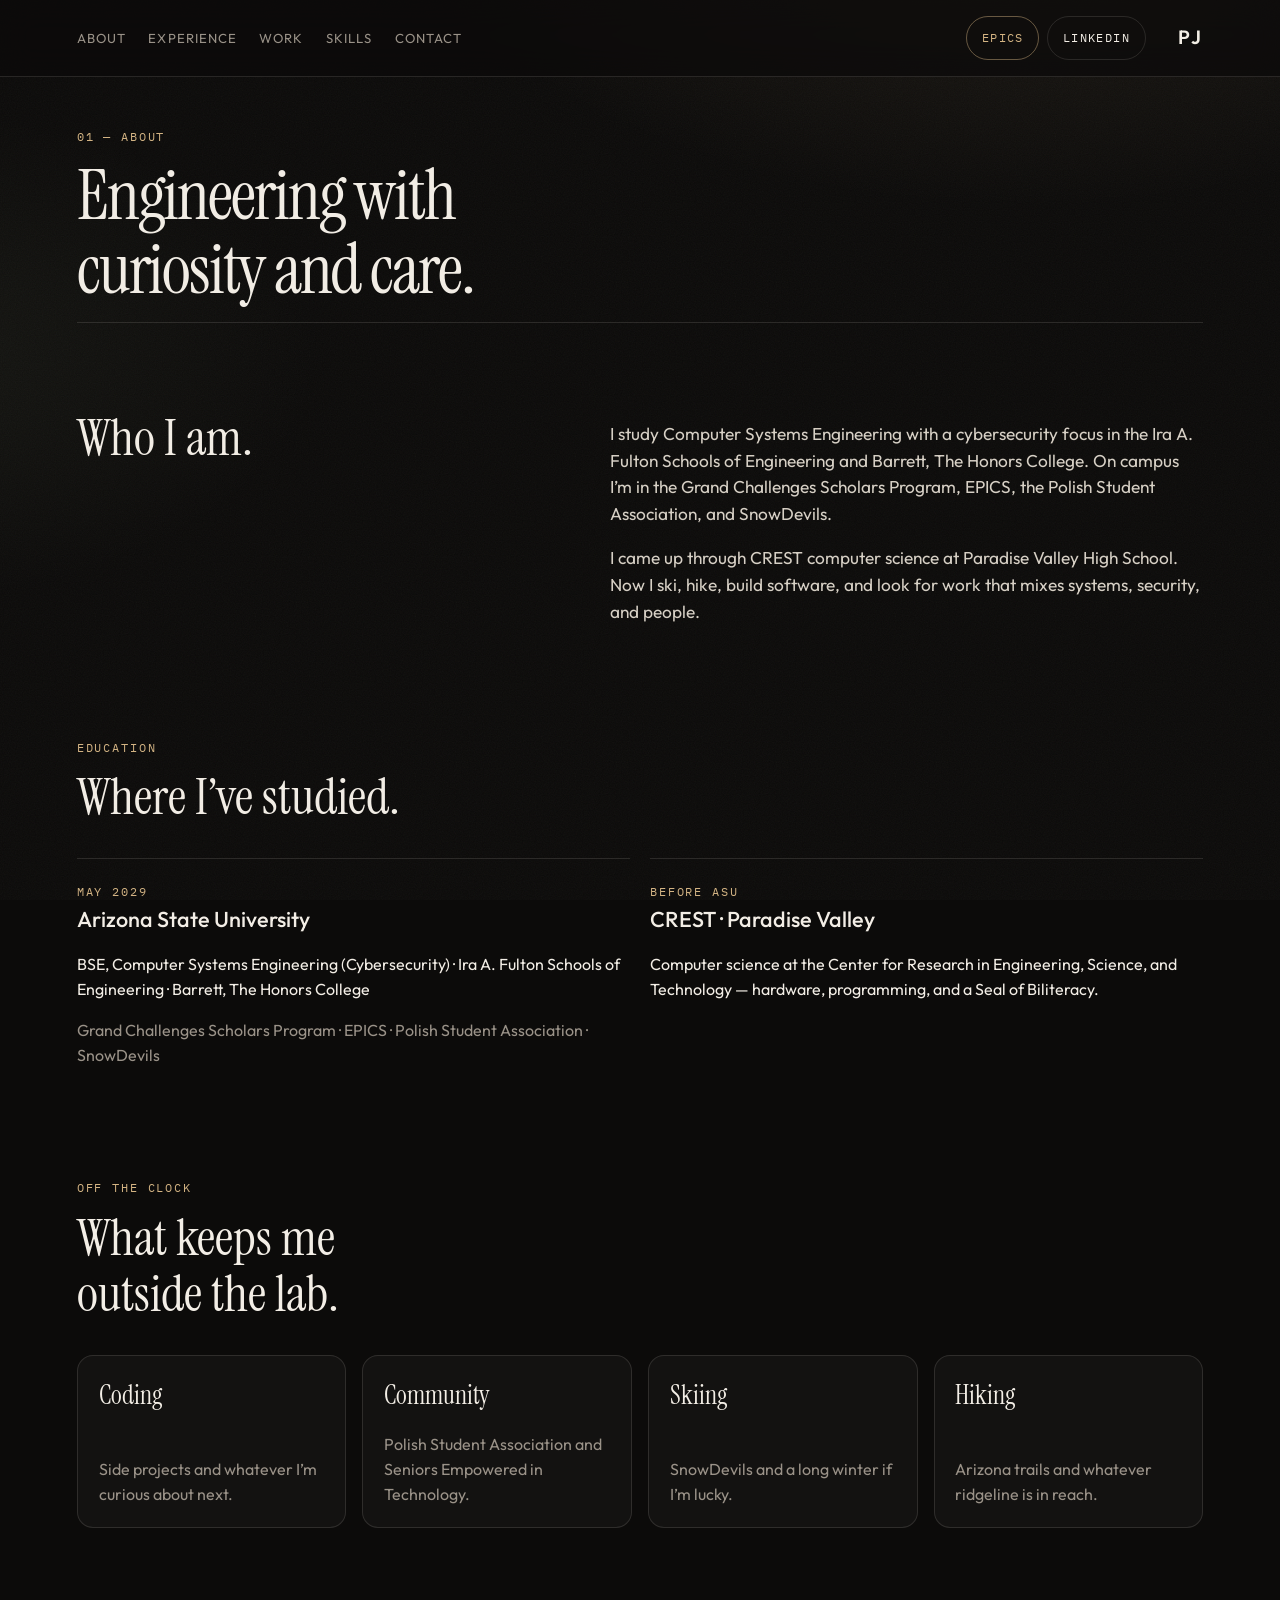
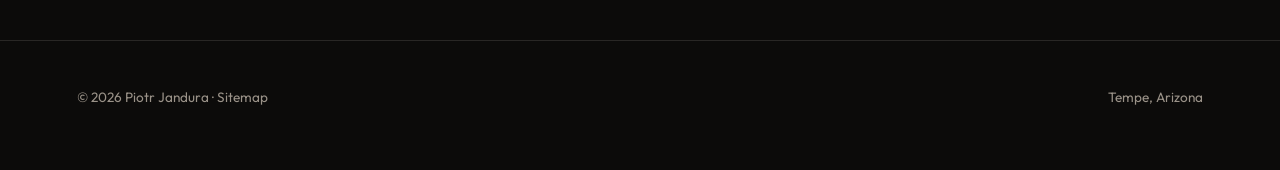
==== commit c748c257: "Pin the PJ mark to the top-right of the header so it stays visible on the live site. Co-authored-by:" ====
--- a/about/index.html
+++ b/about/index.html
@@ -21,12 +21,6 @@
     <div class="noise" aria-hidden="true"></div>
 
     <header class="nav">
-      <a class="mark" href="/" aria-label="Piotr Jandura home">
-        <svg class="mark-logo" viewBox="0 0 86 56" aria-hidden="true" focusable="false">
-          <path fill="currentColor" fill-rule="evenodd" d="M2 2h26c13 0 23 8.2 23 20.5S41 43 28 43H14v11H2V2zm12 10v21h13c7 0 12.5-4.4 12.5-10.5S34 12 27 12H14z"/>
-          <path fill="currentColor" d="M84 2H70v28.5c0 8.2-4.6 13-12.4 13-5.4 0-9.4-2-12.2-5.6l-9 7.2C41 50.6 48 55 58.2 55 73.4 55 84 45.2 84 30.2V2z"/>
-        </svg>
-      </a>
       <button
         class="nav-toggle"
         type="button"
@@ -54,6 +48,7 @@
           >LinkedIn</a
         >
       </div>
+      <a class="mark" href="/" aria-label="Piotr Jandura home">PJ</a>
     </header>
 
     <main>
--- a/styles.css
+++ b/styles.css
@@ -79,21 +79,19 @@
 }
 
 .mark {
-  font-family: var(--serif);
-  font-size: 1.45rem;
-  letter-spacing: 0.06em;
+  position: absolute;
+  top: 1rem;
+  right: 6vw;
+  z-index: 1;
+  font-family: var(--sans);
+  font-weight: 600;
+  font-size: 1.2rem;
+  letter-spacing: 0.14em;
+  text-transform: uppercase;
   min-height: 44px;
   display: inline-flex;
   align-items: center;
-  gap: 0.45rem;
   color: var(--ink);
-  flex-shrink: 0;
-}
-
-.mark-logo {
-  display: block;
-  width: 3.4rem;
-  height: 2.2rem;
   flex-shrink: 0;
 }
 
@@ -132,6 +130,7 @@
 .nav-links {
   display: flex;
   gap: 1.4rem;
+  margin-right: auto;
   font-size: 0.82rem;
   letter-spacing: 0.08em;
   text-transform: uppercase;
@@ -156,6 +155,7 @@
   align-items: center;
   gap: 0.5rem;
   flex-shrink: 0;
+  margin-right: 3.6rem;
 }
 
 .nav-cta {
@@ -577,18 +577,20 @@
     padding: 0.7rem 1.1rem;
   }
 
-  .mark {
-    order: 1;
-  }
-
   .nav-toggle {
     display: inline-flex;
-    order: 3;
+    order: 1;
   }
 
   .nav-actions {
     order: 2;
     margin-left: auto;
+    margin-right: 3.1rem;
+  }
+
+  .mark {
+    top: 0.7rem;
+    right: 1.1rem;
   }
 
   .nav-cta {
@@ -603,6 +605,7 @@
     flex-basis: 100%;
     width: 100%;
     order: 4;
+    margin-right: 0;
     padding: 0.15rem 0 0.35rem;
   }
 
@@ -702,26 +705,22 @@
   }
 }
 
-body.epics-soon {
+body.epics-dash {
   min-height: 100vh;
   min-height: 100dvh;
   display: flex;
   flex-direction: column;
 }
 
-.epics-soon .nav {
-  display: grid;
-  grid-template-columns: minmax(0, 1fr) auto minmax(0, 1fr);
+.epics-dash .nav {
+  display: flex;
   align-items: center;
+  justify-content: flex-end;
   flex-wrap: nowrap;
 }
 
-.epics-soon .mark {
-  justify-self: start;
-}
-
 .epics-soon-brand {
-  justify-self: center;
+  margin-right: auto;
   font-size: 0.82rem;
   letter-spacing: 0.14em;
   text-transform: uppercase;
@@ -729,49 +728,280 @@
   font-family: var(--mono);
 }
 
-.epics-soon .nav-cta {
-  justify-self: end;
-}
-
-.epics-soon main {
+.epics-lang {
+  min-width: 0;
+  margin-right: 3.6rem;
+}
+
+.epics-dash main {
   flex: 1;
-  display: flex;
-  align-items: center;
-  justify-content: center;
   width: 100%;
   max-width: none;
   margin: 0;
-  padding: 2.5rem 6vw;
-  text-align: center;
-}
-
-.epics-soon-copy {
-  display: flex;
-  flex-direction: column;
-  align-items: center;
-  width: 100%;
-  max-width: 40rem;
-}
-
-.epics-soon h1 {
-  margin: 0.35rem 0 1rem;
+  padding: 1.35rem 2.4vw 2.6rem;
+}
+
+.epics-head {
+  display: flex;
+  align-items: baseline;
+  justify-content: space-between;
+  gap: 1.25rem 2rem;
+  margin: 0.15rem 0 1rem;
+}
+
+.epics-dash h1 {
+  margin: 0.15rem 0 0;
   font-family: var(--serif);
-  font-size: clamp(3.2rem, 12vw, 7rem);
+  font-size: clamp(2.1rem, 4.6vw, 3.2rem);
   font-weight: 400;
   line-height: 0.95;
-  text-align: center;
-}
-
-.epics-soon .lede {
+}
+
+.epics-dash .lede {
   margin: 0;
-  max-width: 28rem;
-  text-align: center;
-}
-
-.epics-soon footer {
-  justify-content: center;
-  text-align: center;
-  gap: 0.35rem 1.5rem;
+  max-width: none;
+  text-align: right;
+  font-size: 0.95rem;
+}
+
+.epics-toolbar {
+  display: flex;
+  flex-wrap: wrap;
+  align-items: flex-end;
+  column-gap: 1.65rem;
+  row-gap: 0.85rem;
+  padding: 0.7rem 0 0.85rem;
+  margin-bottom: 1.15rem;
+  border-top: 1px solid var(--line);
+  border-bottom: 1px solid var(--line);
+}
+
+.epics-group {
+  display: flex;
+  flex-direction: column;
+  gap: 0.28rem;
+  min-width: 0;
+}
+
+.epics-group-chart {
+  flex: 1 1 28rem;
+}
+
+.epics-panel {
+  border-top: 1px solid var(--line);
+  padding: 0.95rem 0 0;
+  min-width: 0;
+}
+
+.epics-chart-card {
+  margin-bottom: 1.35rem;
+  padding-top: 0.85rem;
+}
+
+.epics-switch,
+.epics-inline,
+.epics-field-row {
+  display: flex;
+  flex-wrap: wrap;
+  align-items: center;
+}
+
+.epics-switch {
+  gap: 0.1rem;
+}
+
+.epics-inline {
+  gap: 0.85rem 1.15rem;
+}
+
+.epics-field {
+  display: flex;
+  flex-direction: column;
+  gap: 0.18rem;
+  font-size: 0.68rem;
+  letter-spacing: 0.1em;
+  text-transform: uppercase;
+  color: var(--muted);
+  font-family: var(--mono);
+}
+
+.epics-select,
+.epics-chip {
+  font-family: var(--mono);
+  font-size: 0.78rem;
+  letter-spacing: 0.04em;
+  color: var(--ink);
+  background: transparent;
+  border: 0;
+  border-radius: 0;
+  min-height: 2rem;
+}
+
+.epics-select {
+  width: auto;
+  max-width: 100%;
+  padding: 0.15rem 1.15rem 0.2rem 0;
+  border-bottom: 1px solid var(--line);
+  appearance: none;
+  background-image: url("data:image/svg+xml,%3Csvg xmlns='http://www.w3.org/2000/svg' width='10' height='6'%3E%3Cpath fill='none' stroke='%239a9288' stroke-width='1.2' d='M1 1l4 4 4-4'/%3E%3C/svg%3E");
+  background-repeat: no-repeat;
+  background-position: right 0.05rem center;
+  cursor: pointer;
+}
+
+.epics-select-fit {
+  field-sizing: content;
+}
+
+.epics-date {
+  min-width: 9.5rem;
+  color-scheme: dark;
+}
+
+.epics-chip {
+  padding: 0.12rem 0.35rem;
+  cursor: pointer;
+  color: var(--muted);
+}
+
+.epics-chip.is-on {
+  color: var(--brass);
+  box-shadow: inset 0 -1px 0 var(--brass);
+}
+
+.epics-badge {
+  font-family: var(--mono);
+  font-size: 0.68rem;
+  letter-spacing: 0.1em;
+  color: var(--brass);
+  flex-shrink: 0;
+}
+
+.epics-meta {
+  margin: 0;
+  font-family: var(--mono);
+  font-size: 0.68rem;
+  letter-spacing: 0.1em;
+  text-transform: uppercase;
+  color: var(--muted);
+  white-space: nowrap;
+}
+
+.epics-layout {
+  display: grid;
+  grid-template-columns: minmax(0, 1fr) minmax(0, 1fr) minmax(0, 1.55fr);
+  gap: 1.5rem 2rem;
+  align-items: start;
+}
+
+.epics-card-top {
+  display: flex;
+  justify-content: space-between;
+  gap: 1rem;
+  align-items: baseline;
+}
+
+.epics-chart {
+  position: relative;
+  height: min(48vh, 30rem);
+  min-height: 20rem;
+  margin-top: 0.45rem;
+}
+
+.epics-stat {
+  display: flex;
+  justify-content: space-between;
+  gap: 1rem;
+  align-items: baseline;
+  margin-top: 0.45rem;
+  padding-top: 0.45rem;
+  border-top: 1px solid var(--line);
+  font-size: 0.88rem;
+  color: var(--muted);
+}
+
+.epics-stat strong,
+.epics-extras strong {
+  font-family: var(--serif);
+  font-size: clamp(1.3rem, 2vw, 1.7rem);
+  font-weight: 400;
+  color: var(--ink);
+  letter-spacing: -0.03em;
+}
+
+.epics-stat em {
+  font-style: normal;
+  font-family: var(--mono);
+  font-size: 0.68rem;
+  letter-spacing: 0.1em;
+  text-transform: uppercase;
+}
+
+.epics-extras {
+  display: grid;
+  grid-template-columns: 1fr 1fr;
+  gap: 0.85rem 1.25rem;
+  margin-top: 0.55rem;
+}
+
+.epics-extras > div {
+  display: flex;
+  flex-direction: column;
+  gap: 0.15rem;
+  font-size: 0.82rem;
+  color: var(--muted);
+}
+
+.epics-sensors {
+  display: grid;
+  grid-template-columns: repeat(3, minmax(0, 1fr));
+  gap: 0 1.5rem;
+  margin-top: 0.35rem;
+}
+
+.epics-sensors article {
+  min-width: 0;
+}
+
+.epics-dash footer {
+  max-width: none;
+  width: 100%;
+  padding-left: 2.4vw;
+  padding-right: 2.4vw;
+}
+
+@media (max-width: 1100px) {
+  .epics-layout,
+  .epics-sensors {
+    grid-template-columns: 1fr 1fr;
+  }
+
+  .epics-sensors-panel {
+    grid-column: 1 / -1;
+  }
+
+  .epics-head {
+    flex-direction: column;
+    align-items: flex-start;
+    gap: 0.4rem;
+  }
+
+  .epics-dash .lede {
+    text-align: left;
+  }
+}
+
+@media (max-width: 900px) {
+  .epics-layout,
+  .epics-extras,
+  .epics-sensors {
+    grid-template-columns: 1fr;
+  }
+
+  .epics-chart {
+    height: 17rem;
+    min-height: 15rem;
+  }
 }
 
 body.balance-page {
@@ -1350,6 +1580,52 @@
   border-color: var(--brass);
 }
 
+.shame-save {
+  position: fixed;
+  inset: 0;
+  z-index: 80;
+  display: none;
+  flex-direction: column;
+  align-items: center;
+  justify-content: center;
+  gap: 0.85rem;
+  padding: 1.5rem;
+  background: rgba(8, 7, 6, 0.92);
+}
+
+.shame-save.is-open {
+  display: flex;
+}
+
+.shame-save img {
+  max-width: min(100%, 22rem);
+  max-height: 70vh;
+  border: 1px solid var(--line);
+  background: #0c0b0a;
+}
+
+.shame-save p {
+  margin: 0;
+  color: var(--muted);
+  font-family: var(--mono);
+  font-size: 0.72rem;
+  letter-spacing: 0.06em;
+  text-transform: uppercase;
+  text-align: center;
+}
+
+.shame-save-close {
+  border: 1px solid var(--line);
+  background: transparent;
+  color: var(--brass);
+  font-family: var(--mono);
+  font-size: 0.68rem;
+  letter-spacing: 0.1em;
+  text-transform: uppercase;
+  padding: 0.45rem 0.9rem;
+  border-radius: 999px;
+}
+
 .balance-page footer {
   justify-content: center;
   text-align: center;
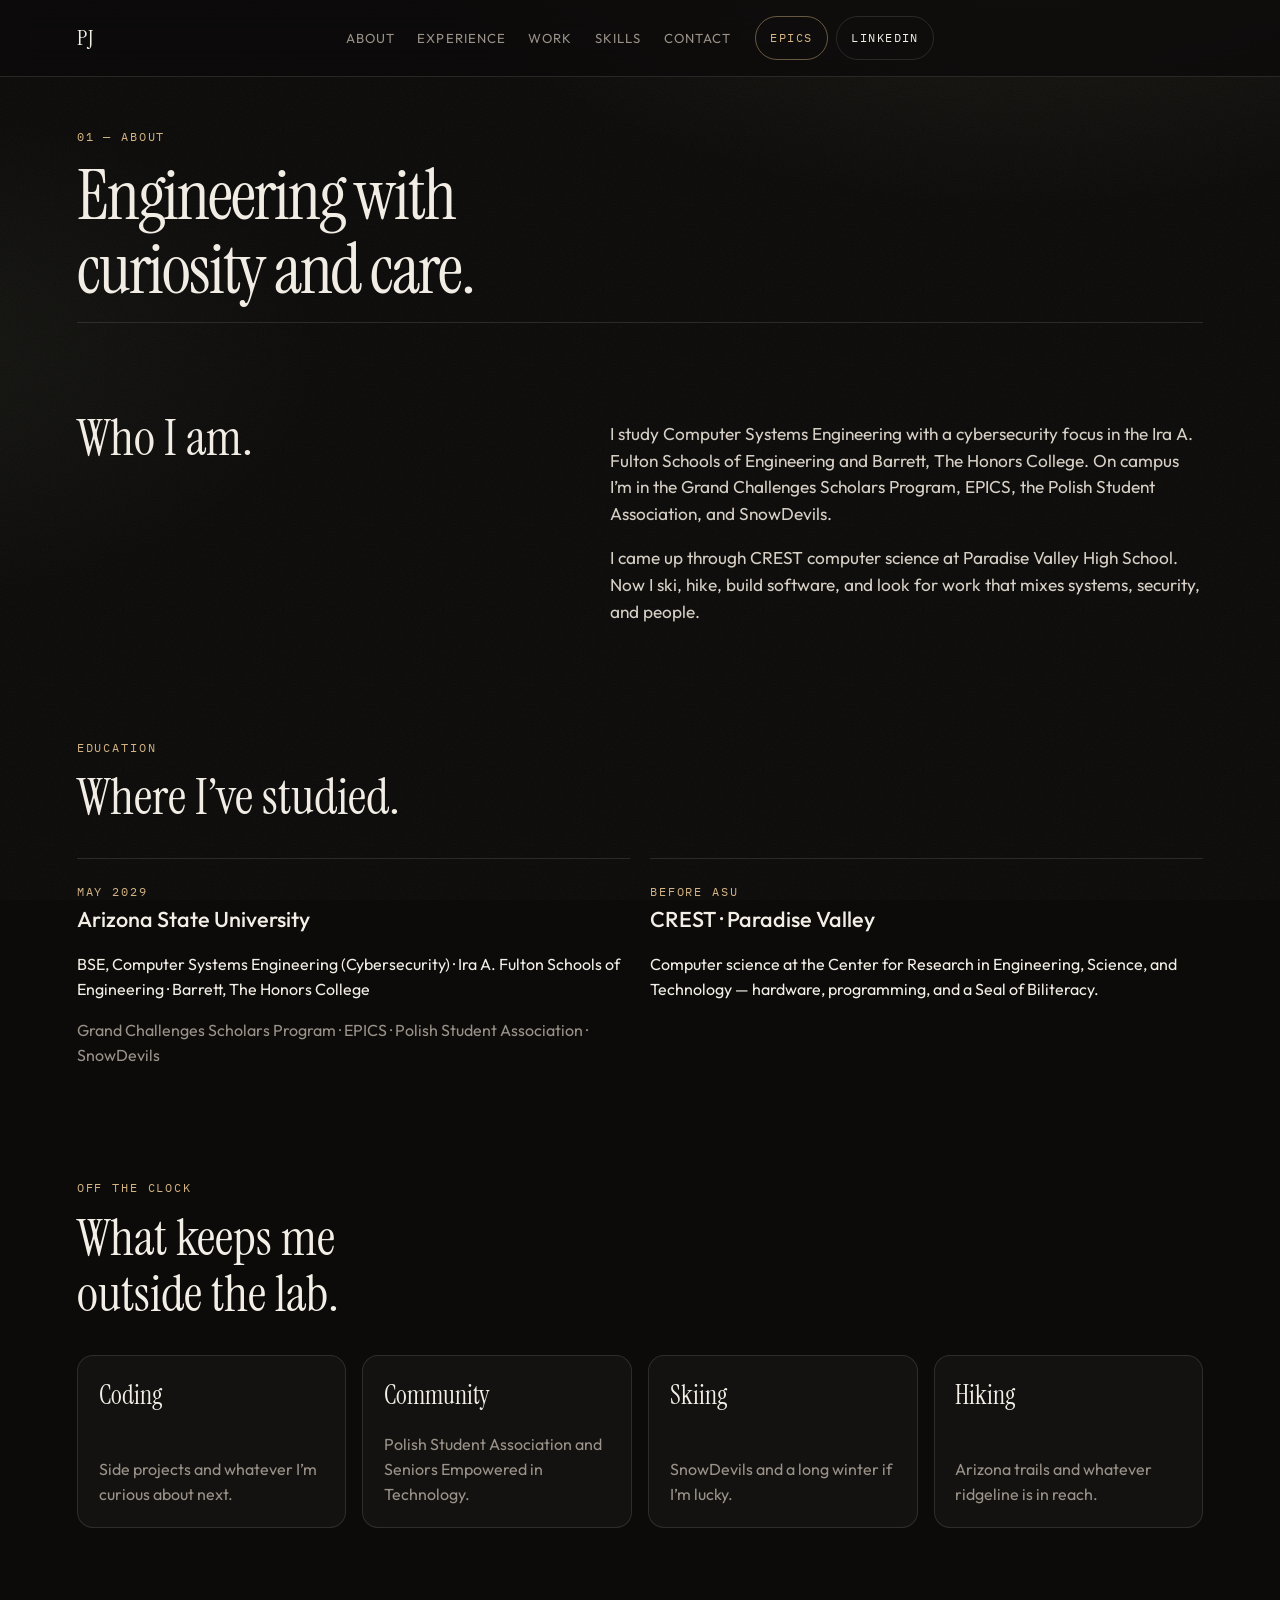
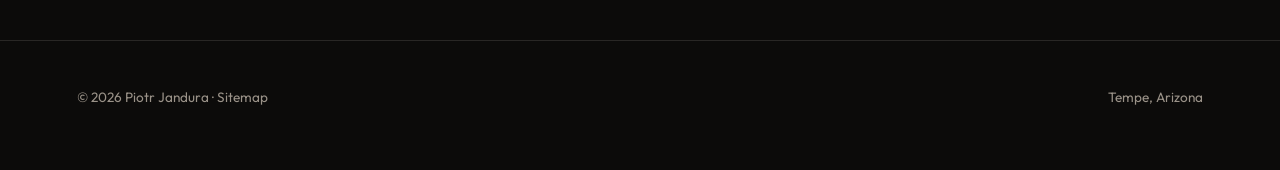
==== commit 9e03d8dc: "Keep PJ on the left and center the rest of the header. Co-authored-by: Cursor <cursoragent@cursor.co" ====
--- a/about/index.html
+++ b/about/index.html
@@ -21,6 +21,7 @@
     <div class="noise" aria-hidden="true"></div>
 
     <header class="nav">
+      <a class="mark" href="/" aria-label="Piotr Jandura home">PJ</a>
       <button
         class="nav-toggle"
         type="button"
@@ -31,24 +32,25 @@
         <span></span>
         <span></span>
       </button>
-      <nav class="nav-links" id="primary-nav" aria-label="Primary">
-        <a href="/#about">About</a>
-        <a href="/#experience">Experience</a>
-        <a href="/#work">Work</a>
-        <a href="/#skills">Skills</a>
-        <a href="/#contact">Contact</a>
-      </nav>
-      <div class="nav-actions">
-        <a class="nav-cta nav-cta-epics" href="https://epics.piotrjandura.com">EPICS</a>
-        <a
-          class="nav-cta"
-          href="https://www.linkedin.com/in/piotrjandura"
-          target="_blank"
-          rel="noopener noreferrer"
-          >LinkedIn</a
-        >
+      <div class="nav-center">
+        <nav class="nav-links" id="primary-nav" aria-label="Primary">
+          <a href="/#about">About</a>
+          <a href="/#experience">Experience</a>
+          <a href="/#work">Work</a>
+          <a href="/#skills">Skills</a>
+          <a href="/#contact">Contact</a>
+        </nav>
+        <div class="nav-actions">
+          <a class="nav-cta nav-cta-epics" href="https://epics.piotrjandura.com">EPICS</a>
+          <a
+            class="nav-cta"
+            href="https://www.linkedin.com/in/piotrjandura"
+            target="_blank"
+            rel="noopener noreferrer"
+            >LinkedIn</a
+          >
+        </div>
       </div>
-      <a class="mark" href="/" aria-label="Piotr Jandura home">PJ</a>
     </header>
 
     <main>
--- a/styles.css
+++ b/styles.css
@@ -68,10 +68,10 @@
   left: 0;
   right: 0;
   z-index: 40;
-  display: flex;
+  display: grid;
+  grid-template-columns: 1fr auto 1fr;
   align-items: center;
-  justify-content: space-between;
-  gap: 1.5rem;
+  gap: 1rem;
   padding: 1rem 6vw;
   backdrop-filter: blur(16px);
   background: rgba(12, 11, 10, 0.72);
@@ -79,15 +79,14 @@
 }
 
 .mark {
-  position: absolute;
-  top: 1rem;
-  right: 6vw;
-  z-index: 1;
-  font-family: var(--sans);
-  font-weight: 600;
-  font-size: 1.2rem;
-  letter-spacing: 0.14em;
-  text-transform: uppercase;
+  grid-column: 1;
+  justify-self: start;
+  z-index: 2;
+  font-family: var(--serif);
+  font-weight: 400;
+  font-size: 1.4rem;
+  letter-spacing: 0.06em;
+  text-transform: none;
   min-height: 44px;
   display: inline-flex;
   align-items: center;
@@ -95,8 +94,17 @@
   flex-shrink: 0;
 }
 
+.nav-center {
+  grid-column: 2;
+  display: flex;
+  align-items: center;
+  gap: 1.5rem;
+}
+
 .nav-toggle {
   display: none;
+  grid-column: 3;
+  justify-self: end;
   width: 44px;
   height: 44px;
   padding: 0;
@@ -130,7 +138,6 @@
 .nav-links {
   display: flex;
   gap: 1.4rem;
-  margin-right: auto;
   font-size: 0.82rem;
   letter-spacing: 0.08em;
   text-transform: uppercase;
@@ -155,7 +162,6 @@
   align-items: center;
   gap: 0.5rem;
   flex-shrink: 0;
-  margin-right: 3.6rem;
 }
 
 .nav-cta {
@@ -572,6 +578,7 @@
 
 @media (max-width: 900px) {
   .nav {
+    display: flex;
     flex-wrap: wrap;
     gap: 0.45rem 0.7rem;
     padding: 0.7rem 1.1rem;
@@ -579,18 +586,21 @@
 
   .nav-toggle {
     display: inline-flex;
-    order: 1;
-  }
-
-  .nav-actions {
-    order: 2;
     margin-left: auto;
-    margin-right: 3.1rem;
-  }
-
-  .mark {
-    top: 0.7rem;
-    right: 1.1rem;
+  }
+
+  .nav-center {
+    position: static;
+    display: none;
+    flex-basis: 100%;
+    width: 100%;
+    flex-direction: column;
+    align-items: stretch;
+    gap: 0;
+  }
+
+  .nav.is-open .nav-center {
+    display: flex;
   }
 
   .nav-cta {
@@ -599,18 +609,15 @@
   }
 
   .nav-links {
-    display: none;
+    display: flex;
     flex-direction: column;
     gap: 0;
-    flex-basis: 100%;
     width: 100%;
-    order: 4;
-    margin-right: 0;
     padding: 0.15rem 0 0.35rem;
   }
 
-  .nav.is-open .nav-links {
-    display: flex;
+  .nav-actions {
+    padding: 0.35rem 0 0.5rem;
   }
 
   .nav-links a {
@@ -715,12 +722,19 @@
 .epics-dash .nav {
   display: flex;
   align-items: center;
-  justify-content: flex-end;
-  flex-wrap: nowrap;
+  justify-content: flex-start;
+}
+
+.epics-nav-center {
+  position: absolute;
+  left: 50%;
+  transform: translateX(-50%);
+  display: flex;
+  align-items: center;
+  gap: 1.15rem;
 }
 
 .epics-soon-brand {
-  margin-right: auto;
   font-size: 0.82rem;
   letter-spacing: 0.14em;
   text-transform: uppercase;
@@ -730,7 +744,6 @@
 
 .epics-lang {
   min-width: 0;
-  margin-right: 3.6rem;
 }
 
 .epics-dash main {
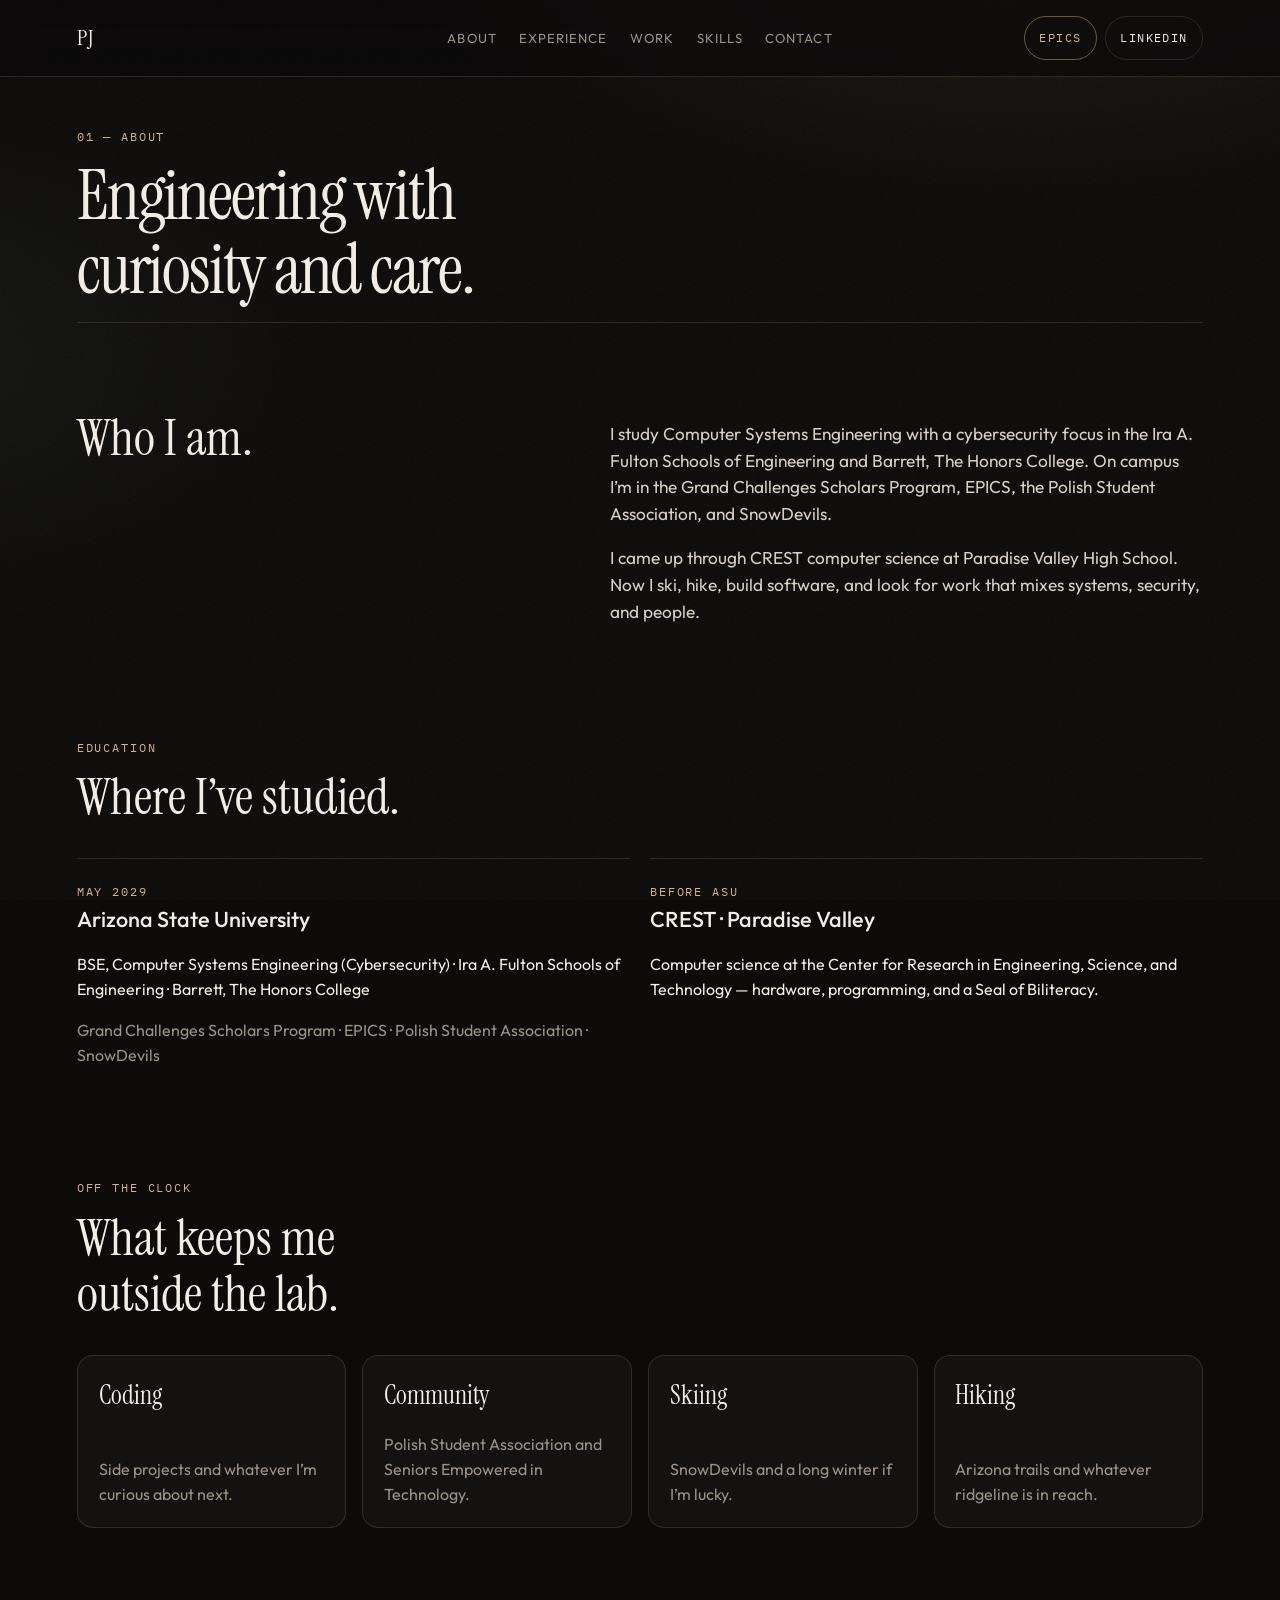
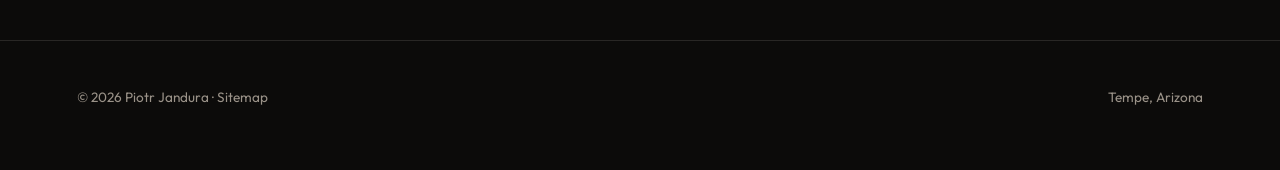
==== commit 11c180ce: "Keep EPICS and LinkedIn on the right instead of centering them with the nav. Co-authored-by: Cursor " ====
--- a/about/index.html
+++ b/about/index.html
@@ -40,16 +40,16 @@
           <a href="/#skills">Skills</a>
           <a href="/#contact">Contact</a>
         </nav>
-        <div class="nav-actions">
-          <a class="nav-cta nav-cta-epics" href="https://epics.piotrjandura.com">EPICS</a>
-          <a
-            class="nav-cta"
-            href="https://www.linkedin.com/in/piotrjandura"
-            target="_blank"
-            rel="noopener noreferrer"
-            >LinkedIn</a
-          >
-        </div>
+      </div>
+      <div class="nav-actions">
+        <a class="nav-cta nav-cta-epics" href="https://epics.piotrjandura.com">EPICS</a>
+        <a
+          class="nav-cta"
+          href="https://www.linkedin.com/in/piotrjandura"
+          target="_blank"
+          rel="noopener noreferrer"
+          >LinkedIn</a
+        >
       </div>
     </header>
 
--- a/styles.css
+++ b/styles.css
@@ -99,6 +99,15 @@
   display: flex;
   align-items: center;
   gap: 1.5rem;
+}
+
+.nav-actions {
+  grid-column: 3;
+  justify-self: end;
+  display: flex;
+  align-items: center;
+  gap: 0.5rem;
+  flex-shrink: 0;
 }
 
 .nav-toggle {
@@ -157,13 +166,6 @@
   color: var(--brass);
 }
 
-.nav-actions {
-  display: flex;
-  align-items: center;
-  gap: 0.5rem;
-  flex-shrink: 0;
-}
-
 .nav-cta {
   font-family: var(--mono);
   font-size: 0.75rem;
@@ -586,6 +588,11 @@
 
   .nav-toggle {
     display: inline-flex;
+    order: 3;
+  }
+
+  .nav-actions {
+    order: 2;
     margin-left: auto;
   }
 
@@ -597,6 +604,7 @@
     flex-direction: column;
     align-items: stretch;
     gap: 0;
+    order: 4;
   }
 
   .nav.is-open .nav-center {
@@ -614,10 +622,6 @@
     gap: 0;
     width: 100%;
     padding: 0.15rem 0 0.35rem;
-  }
-
-  .nav-actions {
-    padding: 0.35rem 0 0.5rem;
   }
 
   .nav-links a {
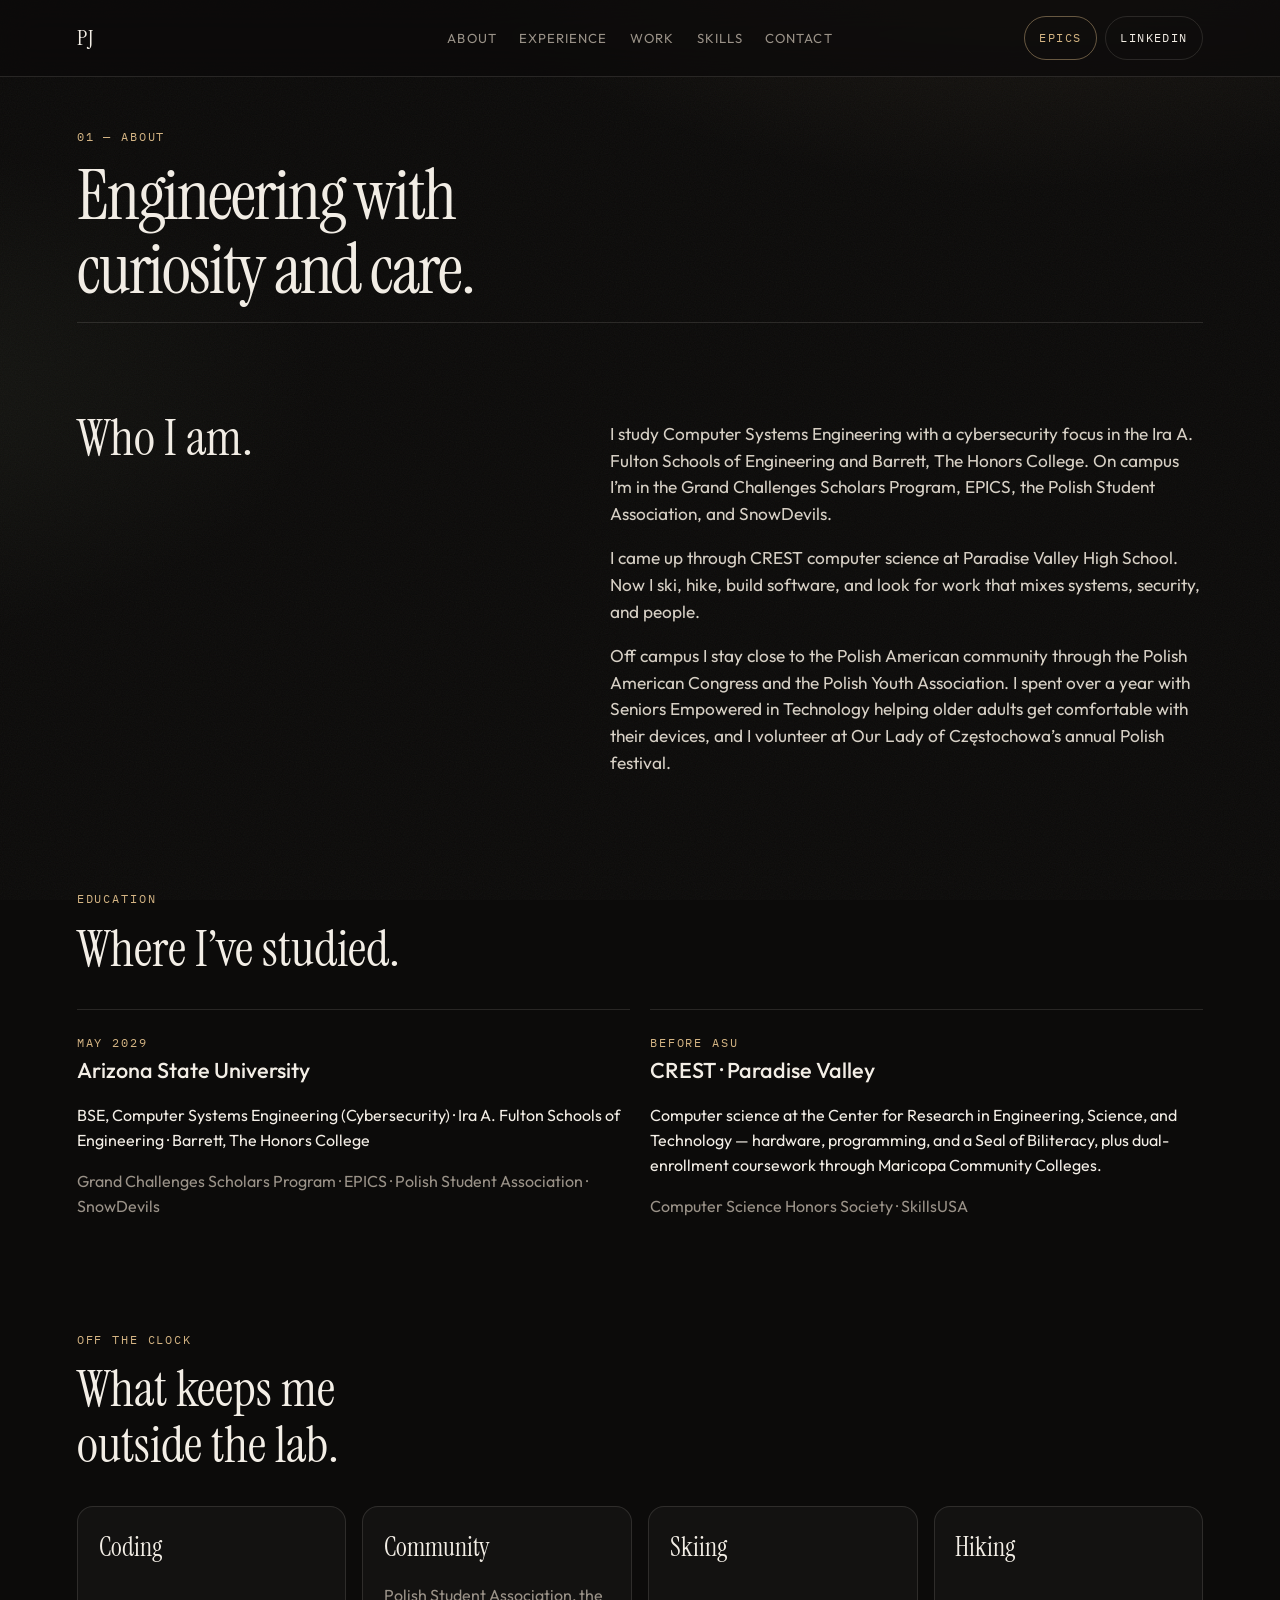
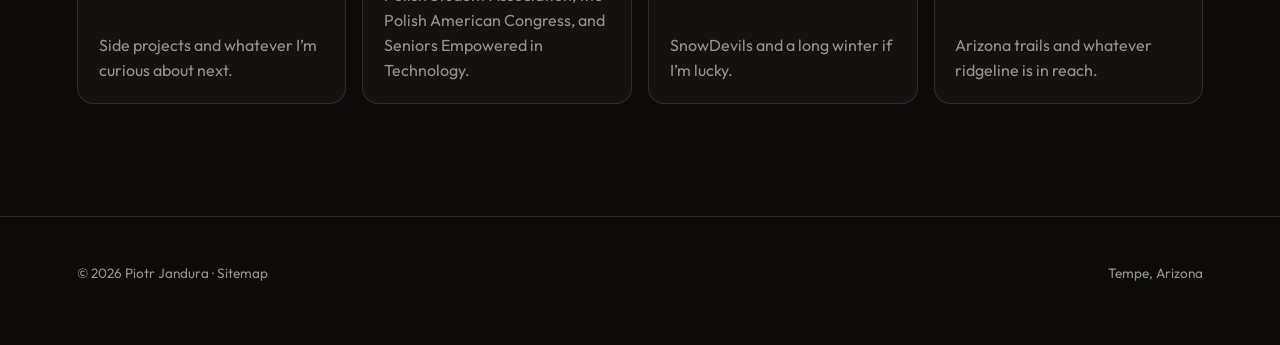
==== commit 362cf409: "Fill in experience, projects, certifications, and community detail from LinkedIn. Adds the E2 Camp c" ====
--- a/about/index.html
+++ b/about/index.html
@@ -74,6 +74,13 @@
               School. Now I ski, hike, build software, and look for work that
               mixes systems, security, and people.
             </p>
+            <p>
+              Off campus I stay close to the Polish American community through
+              the Polish American Congress and the Polish Youth Association. I
+              spent over a year with Seniors Empowered in Technology helping
+              older adults get comfortable with their devices, and I volunteer
+              at Our Lady of Częstochowa’s annual Polish festival.
+            </p>
           </div>
         </div>
       </section>
@@ -100,7 +107,11 @@
             <p>
               Computer science at the Center for Research in Engineering,
               Science, and Technology — hardware, programming, and a Seal of
-              Biliteracy.
+              Biliteracy, plus dual-enrollment coursework through Maricopa
+              Community Colleges.
+            </p>
+            <p class="muted">
+              Computer Science Honors Society · SkillsUSA
             </p>
           </article>
         </div>
@@ -116,7 +127,10 @@
           </li>
           <li>
             <strong>Community</strong>
-            <span>Polish Student Association and Seniors Empowered in Technology.</span>
+            <span>
+              Polish Student Association, the Polish American Congress, and
+              Seniors Empowered in Technology.
+            </span>
           </li>
           <li>
             <strong>Skiing</strong>
